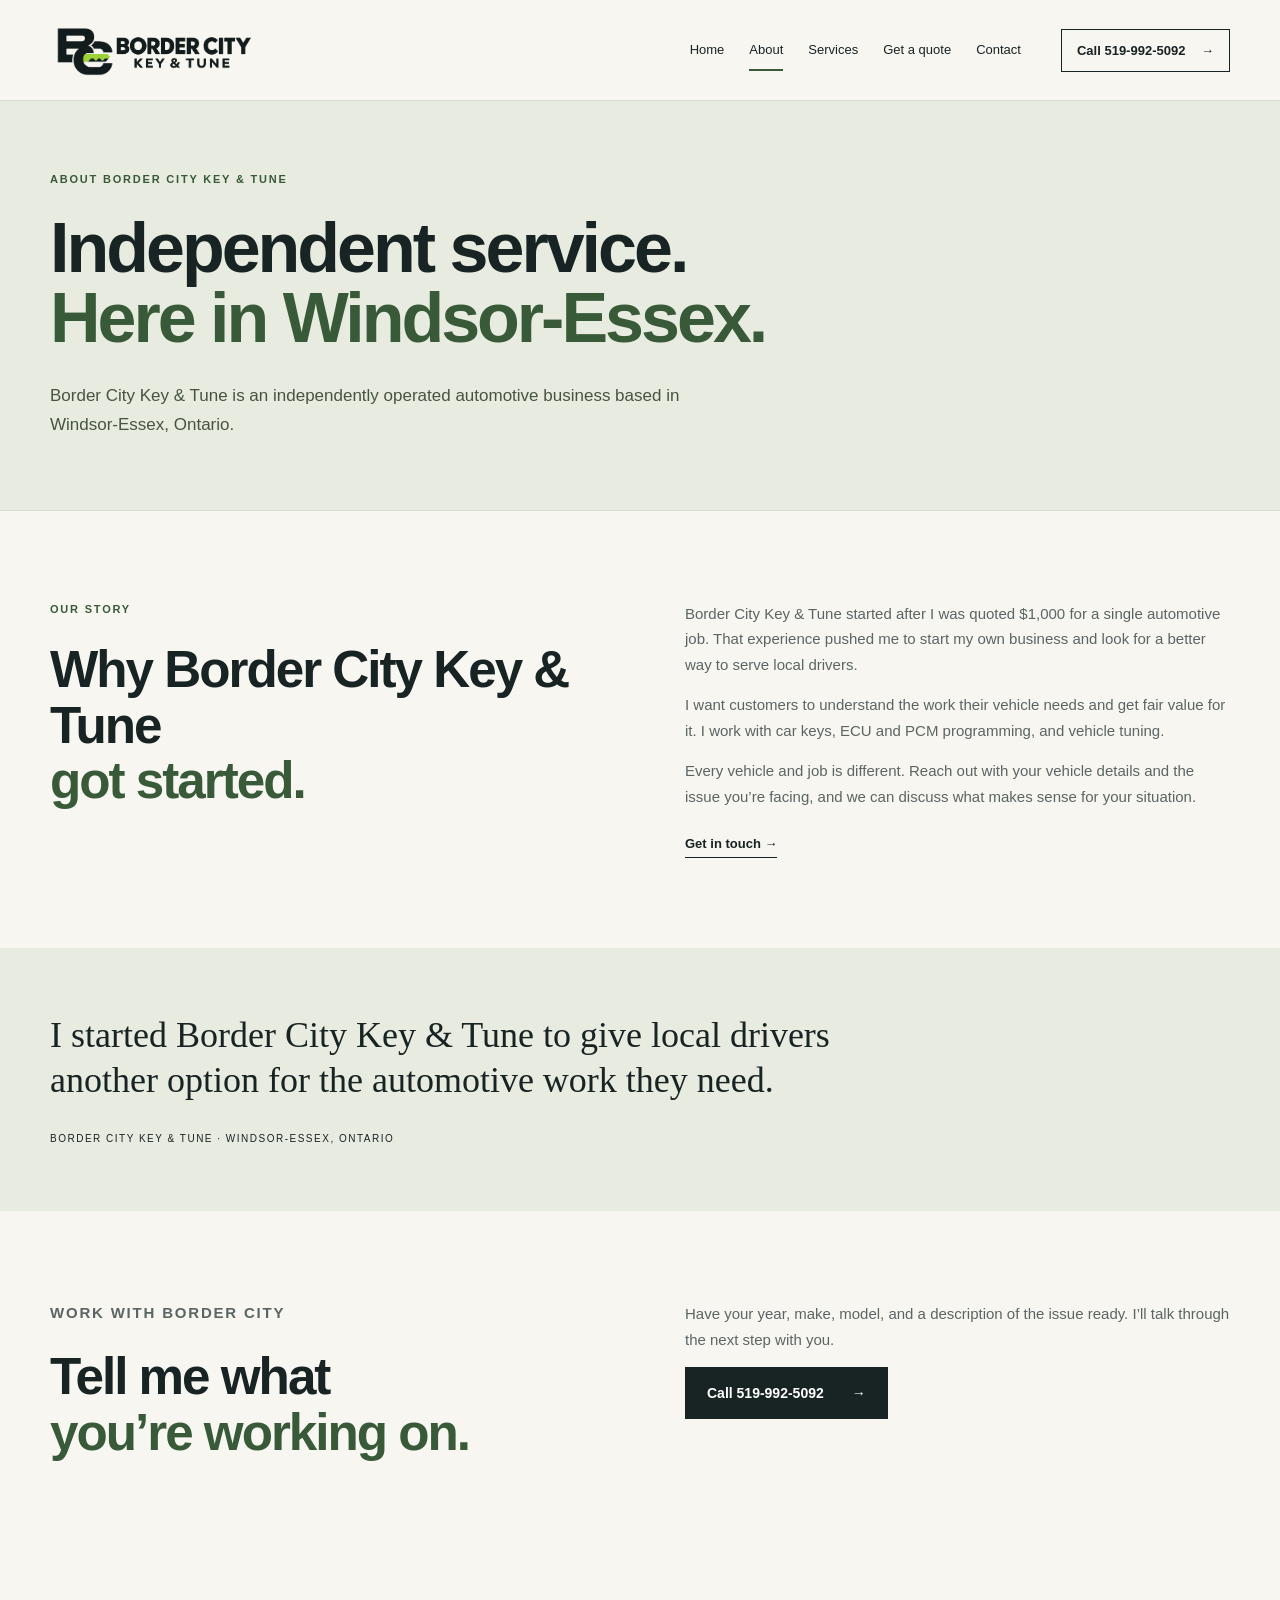
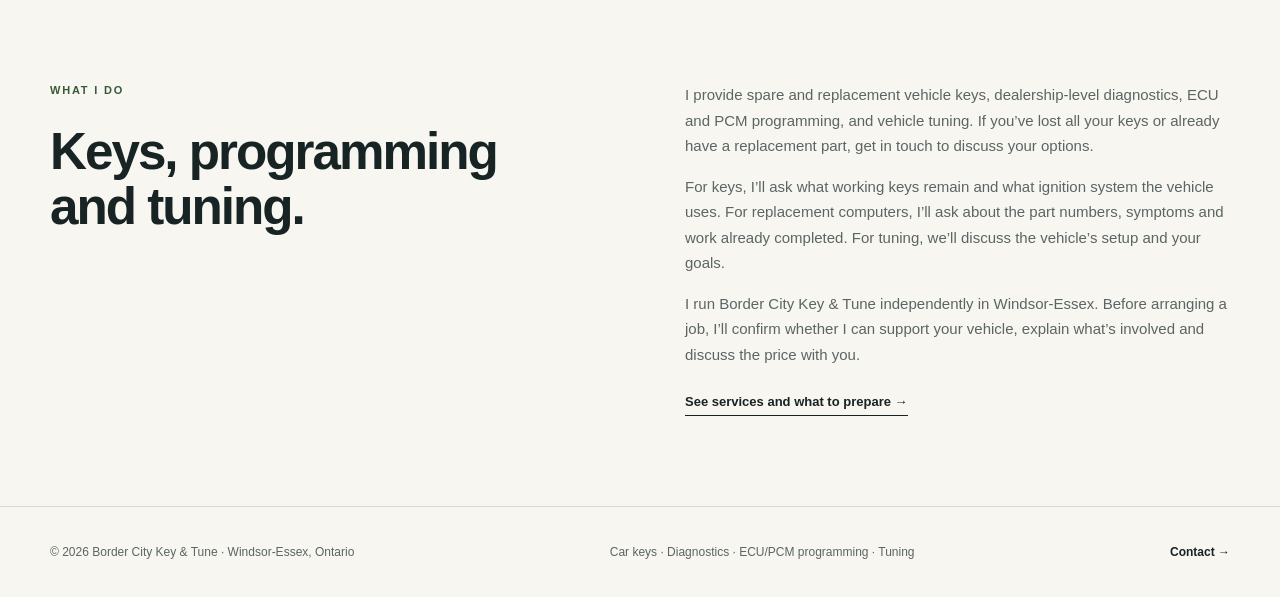
==== about.html @ acebe7ad "Add dealership-level diagnostic services and preparation guidance" ====
<!doctype html>
<html lang="en">
  <head>
    <meta charset="utf-8" />
    <meta name="viewport" content="width=device-width, initial-scale=1" />
    <meta name="theme-color" content="#101820" />
    <meta name="description" content="Meet Border City Key &amp; Tune, an independent automotive key, programming, and tuning business based in Windsor-Essex, Ontario." />
    <title>About Border City Key &amp; Tune | Windsor-Essex, Ontario</title>
    <link rel="icon" href="favicon.png" type="image/png" />
    <link rel="stylesheet" href="styles.css?v=brand-20261115" />
  </head>
  <body>
    <a class="skip-link" href="#top">Skip to content</a>
    <header class="site-header"><div class="container header-inner"><a class="brand" href="index.html" aria-label="Border City Key &amp; Tune home"><img class="brand-logo" src="assets/brand/logo-clean-v2.png" width="207" height="69" style="width:207px;max-width:100%;height:auto" alt=""></a><nav class="site-nav" aria-label="Main navigation"><a href="index.html">Home</a><a href="about.html" aria-current="page">About</a><a href="services.html">Services</a><a href="quote.html">Get a quote</a><a href="contact.html">Contact</a></nav><a class="header-call" href="tel:+15199925092">Call 519-992-5092 <span aria-hidden="true">→</span></a></div></header>
    <main id="top">
      <section class="inner-hero"><div class="container"><p class="eyebrow"><span class="eyebrow-line"></span> ABOUT BORDER CITY KEY & TUNE</p><h1>Independent service.<br /><em>Here in Windsor-Essex.</em></h1><p>Border City Key &amp; Tune is an independently operated automotive business based in Windsor-Essex, Ontario.</p></div></section>
      <section class="section about-section"><div class="container about-grid"><div><p class="eyebrow dark"><span class="eyebrow-line"></span> OUR STORY</p><h2>Why Border City Key &amp; Tune<br /><em>got started.</em></h2></div><div class="about-copy"><p>Border City Key &amp; Tune started after I was quoted $1,000 for a single automotive job. That experience pushed me to start my own business and look for a better way to serve local drivers.</p><p>I want customers to understand the work their vehicle needs and get fair value for it. I work with car keys, ECU and PCM programming, and vehicle tuning.</p><p>Every vehicle and job is different. Reach out with your vehicle details and the issue you’re facing, and we can discuss what makes sense for your situation.</p><a class="text-cta" href="contact.html">Get in touch <span aria-hidden="true">→</span></a></div></div></section>
      <section class="statement-section"><div class="container statement-inner"><span class="statement-mark">“</span><blockquote>I started Border City Key &amp; Tune to give local drivers another option for the automotive work they need.</blockquote><span class="statement-credit">BORDER CITY KEY & TUNE · WINDSOR-ESSEX, ONTARIO</span></div></section>
      <section class="section next-step"><div class="container next-step-inner"><div><p class="eyebrow dark"><span class="eyebrow-line"></span> WORK WITH BORDER CITY</p><h2>Tell me what<br /><em>you’re working on.</em></h2></div><div><p>Have your year, make, model, and a description of the issue ready. I’ll talk through the next step with you.</p><a class="button button-primary" href="tel:+15199925092">Call 519-992-5092 <span aria-hidden="true">→</span></a></div></div></section>
<section class="section"><div class="container about-grid"><div><p class="eyebrow dark">WHAT I DO</p><h2>Keys, programming<br>and tuning.</h2></div><div class="about-copy"><p>I provide spare and replacement vehicle keys, dealership-level diagnostics, ECU and PCM programming, and vehicle tuning. If you’ve lost all your keys or already have a replacement part, get in touch to discuss your options.</p><p>For keys, I’ll ask what working keys remain and what ignition system the vehicle uses. For replacement computers, I’ll ask about the part numbers, symptoms and work already completed. For tuning, we’ll discuss the vehicle’s setup and your goals.</p><p>I run Border City Key &amp; Tune independently in Windsor-Essex. Before arranging a job, I’ll confirm whether I can support your vehicle, explain what’s involved and discuss the price with you.</p><a class="text-cta" href="services.html">See services and what to prepare →</a></div></div></section>    </main>
    <footer class="site-footer"><div class="container footer-inner"><span>© <span id="year">2026</span> Border City Key &amp; Tune · Windsor-Essex, Ontario</span><span>Car keys · Diagnostics · ECU/PCM programming · Tuning</span><a href="contact.html">Contact →</a></div></footer>
    <script src="script.js" defer></script>
  </body>
</html>
---- styles.css ----
:root{--ink:#182324;--paper:#f7f6f1;--white:#fff;--muted:#5b6563;--line:#d7dbd2;--lime:#d0e59a;--green:#395a39;font-family:Arial,Helvetica,sans-serif;color:var(--ink);background:var(--paper);scroll-behavior:smooth}*{box-sizing:border-box}body{margin:0}a{color:inherit;text-decoration:none}button,input,select,textarea{font:inherit}button,a,input,select,textarea{touch-action:manipulation}a:focus-visible,button:focus-visible,input:focus-visible,select:focus-visible,textarea:focus-visible,summary:focus-visible{outline:3px solid #799453;outline-offset:4px}[hidden]{display:none!important}.container{width:min(1180px,calc(100% - 64px));margin-inline:auto}.skip-link{position:fixed;top:-80px;left:20px;z-index:100;background:var(--lime);padding:14px}.skip-link:focus{top:10px}.site-header{background:var(--paper);border-bottom:1px solid var(--line)}.header-inner{min-height:100px;display:flex;align-items:center;gap:40px}.brand{display:flex;align-items:center;flex:0 0 auto}.brand-logo{display:block;width:207px;height:auto}.site-nav{display:flex;gap:25px;margin-left:auto}.site-nav a{font-size:13px;padding:12px 0;border-bottom:2px solid transparent}.site-nav a:hover,.site-nav a[aria-current]{border-color:var(--green)}.header-call{font-size:13px;font-weight:bold;border:1px solid var(--ink);padding:13px 15px;white-space:nowrap}.header-call span{margin-left:12px}.header-call:hover{background:var(--lime)}.eyebrow{font-size:11px;font-weight:700;letter-spacing:1.8px;line-height:1.6;margin:0 0 24px;color:var(--green)}.eyebrow-line{display:none}h1,h2,h3,p{margin-top:0}h1,h2,h3{font-weight:600}h1{font-size:clamp(48px,6.6vw,88px);letter-spacing:-4px;line-height:1.01;margin-bottom:28px}h2{font-size:clamp(34px,4vw,52px);letter-spacing:-2px;line-height:1.08}h3{font-size:24px;letter-spacing:-.6px}p{line-height:1.7}em{font-style:normal;color:var(--green)}.home-intro{padding:76px 0 70px}.intro-grid{display:grid;grid-template-columns:1.35fr 1fr;gap:90px;align-items:center}.intro-copy h1 span{color:var(--green)}.intro-lede{font-size:19px;max-width:480px;color:#495451;line-height:1.6;margin-bottom:30px}.hero-actions{display:flex;align-items:center;gap:24px;flex-wrap:wrap}.button{min-height:52px;padding:16px 22px;display:inline-flex;align-items:center;justify-content:space-between;gap:28px;font-weight:700;font-size:14px;border:0;cursor:pointer;line-height:1.35}.button-primary{background:var(--ink);color:white}.button-primary:hover{background:#395a39}.button-outline{border:1px solid var(--ink)}.plain-link{font-weight:bold;font-size:15px;text-decoration:underline;text-underline-offset:5px}.intro-note{font-size:12px;color:var(--muted);margin:28px 0 0}.job-board{background:#e8ebdf;padding:27px 30px 24px;border-top:5px solid var(--ink)}.board-top{display:flex;justify-content:space-between;font-size:10px;font-weight:bold;letter-spacing:1px}.job-board h2{font-size:42px;margin:36px 0 25px}.job-board>a{display:flex;align-items:center;gap:17px;border-top:1px solid #bdc6b7;padding:22px 0}.job-board>a:hover strong{text-decoration:underline;text-underline-offset:4px}.job-board>a>span{font-size:11px;color:var(--muted)}.job-board strong{font-size:16px}.job-board small{display:block;color:#54604e;font-size:12px;margin-top:7px}.job-board b{margin-left:auto;font-weight:400}.board-bottom{border-top:1px solid #bdc6b7;padding-top:23px;font:11px/1.65 monospace;letter-spacing:1px;color:#53604c}.local-line{border-block:1px solid var(--line)}.local-line>.container{padding-block:23px;display:flex;justify-content:space-between;gap:20px;font-size:13px}.local-line span{color:var(--muted)}.section{padding:90px 0}.service-layout,.practical-grid{display:grid;grid-template-columns:.85fr 1.3fr;gap:95px}.section-note{color:var(--muted);max-width:320px;font-size:15px}.text-cta{display:inline-block;font-size:13px;font-weight:bold;border-bottom:1px solid currentColor;padding-bottom:6px;margin-top:12px}.service-rows article{display:flex;gap:27px;padding:27px 0;border-top:1px solid var(--line)}.service-rows article:last-child{border-bottom:1px solid var(--line)}.service-rows article>span{font:12px monospace;padding-top:5px;color:var(--muted)}.service-rows h3{margin-bottom:10px}.service-rows p{font-size:15px;color:var(--muted);margin:0;max-width:430px}.service-rows article>a{margin-left:auto;padding:0 10px;font-size:23px}.owner-note{background:#e8ebdf;padding:64px 0}.owner-grid{display:grid;grid-template-columns:.85fr 1.3fr;gap:95px}.owner-grid h2{font-family:Georgia,serif;font-weight:400;font-size:48px;letter-spacing:-1.5px}.owner-grid p:not(.eyebrow){max-width:550px;color:#475443}.faq details{border-top:1px solid var(--line);padding:22px 0}.faq details:last-child{border-bottom:1px solid var(--line)}.faq summary{cursor:pointer;font-size:16px;font-weight:600;line-height:1.5}.faq p{font-size:14px;color:var(--muted);margin:15px 0 0}.closing{background:var(--ink);color:white;padding:48px 0}.closing>.container{display:flex;gap:30px;align-items:center}.closing h2{margin-bottom:0}.closing .eyebrow{color:var(--lime);margin-bottom:12px}.closing .button{margin-left:auto;background:var(--lime);color:var(--ink)}.closing .plain-link{font-size:13px}.site-footer{border-top:1px solid var(--line)}.footer-inner{min-height:90px;display:flex;justify-content:space-between;align-items:center;gap:20px;color:var(--muted);font-size:12px}.footer-inner a{color:var(--ink);font-weight:600}
/* Interior pages share a quieter, single-column rhythm. */
.inner-hero{padding:70px 0;background:#e8ebdf;border-bottom:1px solid var(--line)}.inner-hero h1{font-size:clamp(44px,6vw,70px);letter-spacing:-3px}.inner-hero p:not(.eyebrow){max-width:650px;color:#475443;font-size:17px;margin-bottom:0}.section-heading{display:flex;justify-content:space-between;gap:60px;margin-bottom:35px;align-items:end}.section-heading p{max-width:430px;color:var(--muted)}.detail-list{border-top:1px solid var(--line)}.detail-list article{display:grid;grid-template-columns:1fr 1fr 1.6fr;gap:30px;border-bottom:1px solid var(--line);padding:35px 0}.detail-num{font:11px/1.6 monospace;color:var(--green)}.detail-list h3{margin:0}.detail-list p{color:var(--muted);font-size:15px;margin:0}.process{background:#e8ebdf}.process-inner,.contact-inner,.about-grid,.next-step-inner,.contact-page-grid{display:grid;grid-template-columns:1fr 1fr;gap:90px}.process-lede{max-width:360px;color:var(--muted)}.steps{list-style:none;padding:0;margin:0}.steps li{display:flex;gap:25px;padding:20px 0;border-bottom:1px solid #c6cfbe}.steps li:first-child{padding-top:0}.steps li>span{font:12px monospace;padding-top:5px}.steps h3{font-size:20px;margin-bottom:10px}.steps p,.about-copy p,.next-step p,.contact-page-grid p:not(.eyebrow){color:var(--muted);font-size:15px}.steps p{margin:0}.contact-card{border-top:4px solid var(--ink);padding:25px;background:white}.contact-card-label{display:block;font-size:10px;letter-spacing:1.5px;margin-bottom:20px}.contact-link{display:grid;grid-template-columns:1fr auto;gap:8px;padding:22px 0;border-top:1px solid var(--line);overflow-wrap:anywhere}.contact-link span{font-size:12px;color:var(--muted)}.contact-link strong{grid-row:2;font-size:clamp(17px,2.2vw,25px);font-weight:500}.contact-link b{grid-column:2;grid-row:1/3;align-self:center}.contact-location{padding:20px 0;border-top:1px solid var(--line)}.contact-location span,.contact-location strong{display:block;margin-bottom:8px}.contact-location span{font-size:12px;color:var(--muted)}.statement-section{padding:65px 0;background:#e8ebdf}.statement-mark{display:none}.statement-inner blockquote{font:36px/1.25 Georgia,serif;max-width:820px;margin:0 0 25px}.statement-credit{font-size:10px;letter-spacing:1.5px}
/* Quote workspace */
.quote-heading{padding:60px 0 42px}.quote-heading h1{font-size:64px;letter-spacing:-3px}.quote-heading p:not(.eyebrow){max-width:610px;color:var(--muted)}.quote-section{padding:0 0 90px}.quote-layout{display:grid;grid-template-columns:1.25fr 1fr;gap:85px;align-items:start}.form-kicker{display:block;font:700 11px/1.6 monospace;letter-spacing:1.3px;margin:28px 0 20px;color:var(--green)}form>.form-kicker:first-child{margin-top:0}label{display:block;font-size:13px;font-weight:600;margin-bottom:20px}.field-grid{display:grid;grid-template-columns:1fr 1fr;gap:0 18px}.wide{grid-column:1/-1}input,select,textarea{display:block;width:100%;margin-top:9px;padding:14px 12px;border:1px solid #aab4a6;border-radius:0;background:white;color:var(--ink);font-weight:400;font-size:16px;min-height:49px}textarea{resize:vertical}.optional{font-weight:400;color:var(--muted);margin-left:8px}.form-note,.small-note{font-size:12px;line-height:1.7;color:var(--muted)}.form-note{margin:0 0 23px}.quote-sidebar{position:sticky;top:30px}.quote-result{padding:30px;background:#e8ebdf;border-top:4px solid var(--ink)}.quote-result>.form-kicker{margin-top:0}.quote-result h2{font-size:35px;margin-bottom:20px;letter-spacing:-1px}.quote-result p,.quote-result li{font-size:14px;color:#475443;line-height:1.7}.quote-result ul{padding-left:20px;margin:22px 0}.quote-result .small-note{font-size:12px;border-top:1px solid #bdc6b7;padding-top:20px;margin-bottom:0}.quote-help{padding:25px 0}.quote-help strong,.quote-help a{display:block;font-size:14px;margin-bottom:12px}.quote-help a{text-decoration:underline;text-underline-offset:4px}.quote-help p{font-size:13px;color:var(--muted)}.quote-summary{margin:20px 0;font-size:13px}.quote-summary>div{display:grid;grid-template-columns:85px 1fr;border-top:1px solid #bdc6b7;gap:15px;padding:11px 0}.quote-summary dt{color:var(--muted)}.quote-summary dd{margin:0;overflow-wrap:anywhere;white-space:pre-wrap}.quote-result .button{width:100%;margin-top:12px}.secondary-action{display:inline-flex;border:1px solid #71816c;background:transparent;color:var(--ink)}.copy-status{font-size:12px;margin:14px 0 0}.estimate-amount{font-size:36px!important;color:var(--ink)!important;font-weight:bold;letter-spacing:-1px;margin-bottom:8px}.quote-result .stale-note{color:#704c18;background:#fff8df;padding:12px}.price-lines{font-size:13px}.price-lines p{display:flex;justify-content:space-between;gap:15px;margin-bottom:7px}.form-status{color:#704c18}
@media(min-width:1400px){.home-intro{padding-block:95px}.intro-grid{gap:130px}}@media(max-width:1000px){.header-inner{gap:20px}.site-nav{gap:15px}.header-call{font-size:12px}.intro-grid{gap:40px}.service-layout,.practical-grid,.owner-grid,.quote-layout{gap:45px}.closing>.container{flex-wrap:wrap}.closing .plain-link{display:none}}@media(max-width:760px){.container{width:calc(100% - 36px)}.header-inner{min-height:92px;flex-wrap:wrap;gap:10px;padding:17px 0 10px}.brand-logo{width:180px}.header-call{margin-left:auto;font-size:11px;padding:10px}.header-call span{display:none}.site-nav{width:100%;order:3;margin:4px 0 0;justify-content:space-between;gap:12px;overflow-x:auto}.site-nav a{font-size:12px;white-space:nowrap;padding:8px 0}.home-intro{padding:44px 0}.intro-grid{grid-template-columns:1fr;gap:38px}h1{font-size:58px;letter-spacing:-2.8px}.intro-lede{font-size:17px}.eyebrow{font-size:10px}.job-board{padding:23px}.job-board h2{font-size:32px;margin:25px 0 20px}.job-board h2 br{display:none}.job-board a{padding-block:19px}.board-bottom{font-size:10px}.local-line>.container{display:block}.local-line span{display:block;margin-top:8px;font-size:12px}.section{padding:58px 0}.service-layout,.practical-grid,.owner-grid,.quote-layout,.process-inner,.contact-inner,.about-grid,.next-step-inner,.contact-page-grid{grid-template-columns:1fr;gap:30px}h2{font-size:37px;letter-spacing:-1.7px}.section-note{max-width:100%}.service-rows article{gap:18px}.service-rows h3{font-size:23px}.service-rows p{font-size:14px}.owner-note{padding:45px 0}.owner-grid{gap:8px}.owner-grid h2{font-size:37px}.closing>.container{display:block}.closing .button{margin-top:25px}.footer-inner{min-height:120px;flex-wrap:wrap;justify-content:start;gap:15px;padding-block:25px}.footer-inner>span:first-child{width:100%}.inner-hero{padding:45px 0}.inner-hero h1{font-size:46px;letter-spacing:-2px}.section-heading{display:block}.detail-list article{grid-template-columns:1fr;gap:14px;padding:28px 0}.statement-inner blockquote{font-size:29px}.quote-heading{padding-top:40px}.quote-heading h1{font-size:49px;letter-spacing:-2px}.quote-sidebar{position:static}.quote-result{padding:24px}.quote-section{padding-bottom:50px}.hero-actions{gap:20px}.contact-link strong{font-size:20px}}@media(max-width:380px){.header-call{font-size:10px;padding:9px}.brand-logo{width:168px}h1{font-size:51px}.field-grid{grid-template-columns:1fr}.wide{grid-column:auto}}
@media(prefers-reduced-motion:reduce){:root{scroll-behavior:auto}}
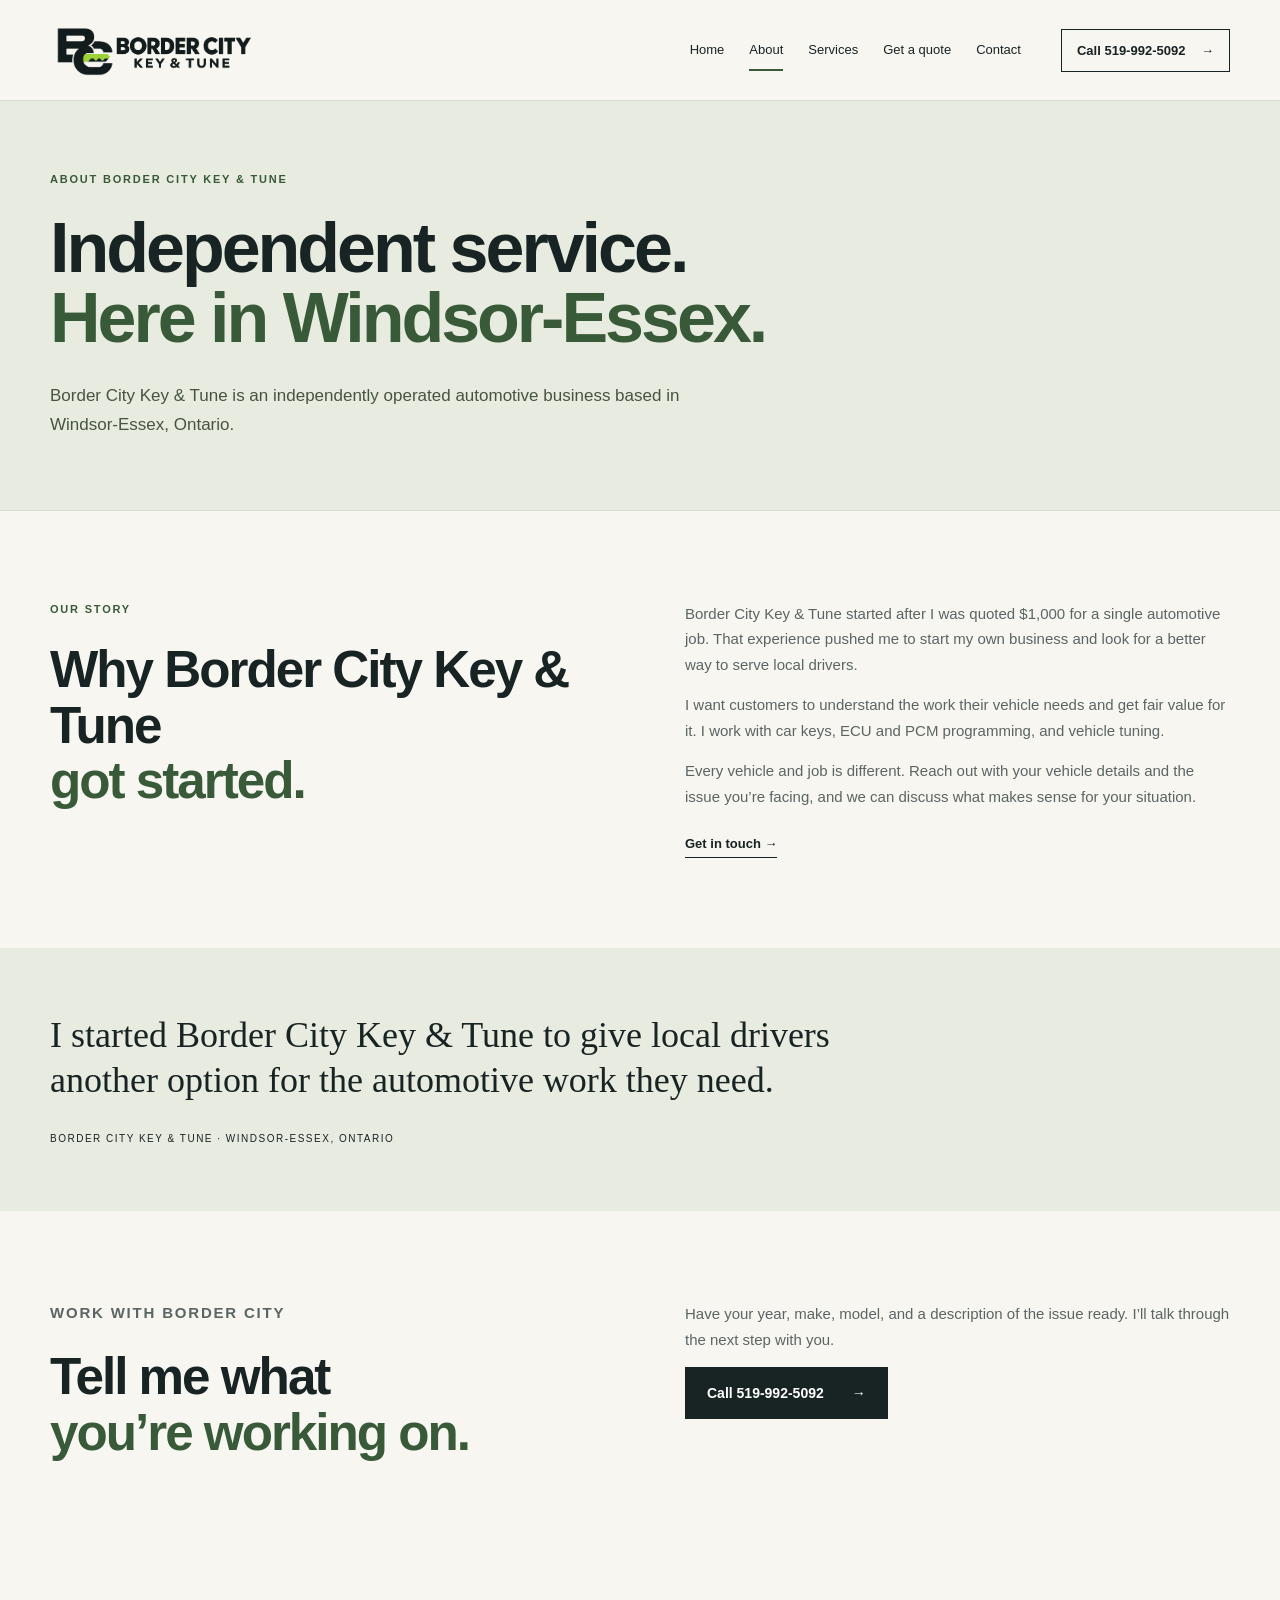
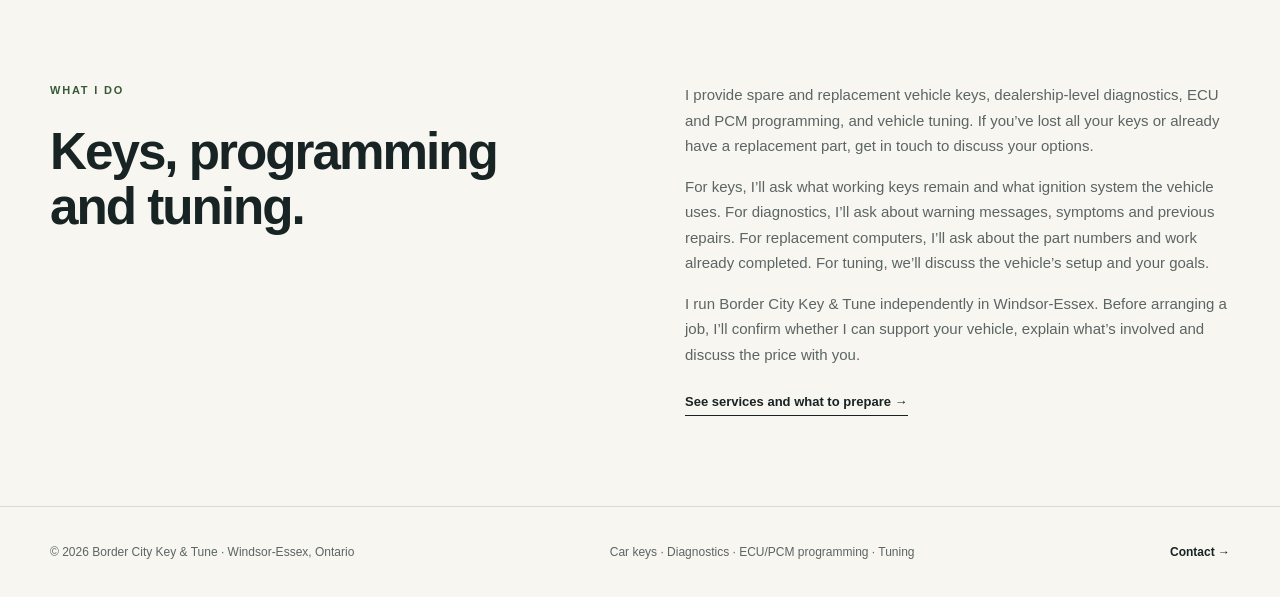
==== commit 3a86ff1d: "Promote diagnostics as a core service and support diagnostic quote requests" ====
--- a/about.html
+++ b/about.html
@@ -17,9 +17,9 @@
       <section class="section about-section"><div class="container about-grid"><div><p class="eyebrow dark"><span class="eyebrow-line"></span> OUR STORY</p><h2>Why Border City Key &amp; Tune<br /><em>got started.</em></h2></div><div class="about-copy"><p>Border City Key &amp; Tune started after I was quoted $1,000 for a single automotive job. That experience pushed me to start my own business and look for a better way to serve local drivers.</p><p>I want customers to understand the work their vehicle needs and get fair value for it. I work with car keys, ECU and PCM programming, and vehicle tuning.</p><p>Every vehicle and job is different. Reach out with your vehicle details and the issue you’re facing, and we can discuss what makes sense for your situation.</p><a class="text-cta" href="contact.html">Get in touch <span aria-hidden="true">→</span></a></div></div></section>
       <section class="statement-section"><div class="container statement-inner"><span class="statement-mark">“</span><blockquote>I started Border City Key &amp; Tune to give local drivers another option for the automotive work they need.</blockquote><span class="statement-credit">BORDER CITY KEY & TUNE · WINDSOR-ESSEX, ONTARIO</span></div></section>
       <section class="section next-step"><div class="container next-step-inner"><div><p class="eyebrow dark"><span class="eyebrow-line"></span> WORK WITH BORDER CITY</p><h2>Tell me what<br /><em>you’re working on.</em></h2></div><div><p>Have your year, make, model, and a description of the issue ready. I’ll talk through the next step with you.</p><a class="button button-primary" href="tel:+15199925092">Call 519-992-5092 <span aria-hidden="true">→</span></a></div></div></section>
-<section class="section"><div class="container about-grid"><div><p class="eyebrow dark">WHAT I DO</p><h2>Keys, programming<br>and tuning.</h2></div><div class="about-copy"><p>I provide spare and replacement vehicle keys, dealership-level diagnostics, ECU and PCM programming, and vehicle tuning. If you’ve lost all your keys or already have a replacement part, get in touch to discuss your options.</p><p>For keys, I’ll ask what working keys remain and what ignition system the vehicle uses. For replacement computers, I’ll ask about the part numbers, symptoms and work already completed. For tuning, we’ll discuss the vehicle’s setup and your goals.</p><p>I run Border City Key &amp; Tune independently in Windsor-Essex. Before arranging a job, I’ll confirm whether I can support your vehicle, explain what’s involved and discuss the price with you.</p><a class="text-cta" href="services.html">See services and what to prepare →</a></div></div></section>    </main>
+<section class="section"><div class="container about-grid"><div><p class="eyebrow dark">WHAT I DO</p><h2>Keys, programming<br>and tuning.</h2></div><div class="about-copy"><p>I provide spare and replacement vehicle keys, dealership-level diagnostics, ECU and PCM programming, and vehicle tuning. If you’ve lost all your keys or already have a replacement part, get in touch to discuss your options.</p><p>For keys, I’ll ask what working keys remain and what ignition system the vehicle uses. For diagnostics, I’ll ask about warning messages, symptoms and previous repairs. For replacement computers, I’ll ask about the part numbers and work already completed. For tuning, we’ll discuss the vehicle’s setup and your goals.</p><p>I run Border City Key &amp; Tune independently in Windsor-Essex. Before arranging a job, I’ll confirm whether I can support your vehicle, explain what’s involved and discuss the price with you.</p><a class="text-cta" href="services.html">See services and what to prepare →</a></div></div></section>    </main>
     <footer class="site-footer"><div class="container footer-inner"><span>© <span id="year">2026</span> Border City Key &amp; Tune · Windsor-Essex, Ontario</span><span>Car keys · Diagnostics · ECU/PCM programming · Tuning</span><a href="contact.html">Contact →</a></div></footer>
-    <script src="script.js" defer></script>
+    <script src="script.js?v=diagnostics-1" defer></script>
   </body>
 </html>
 
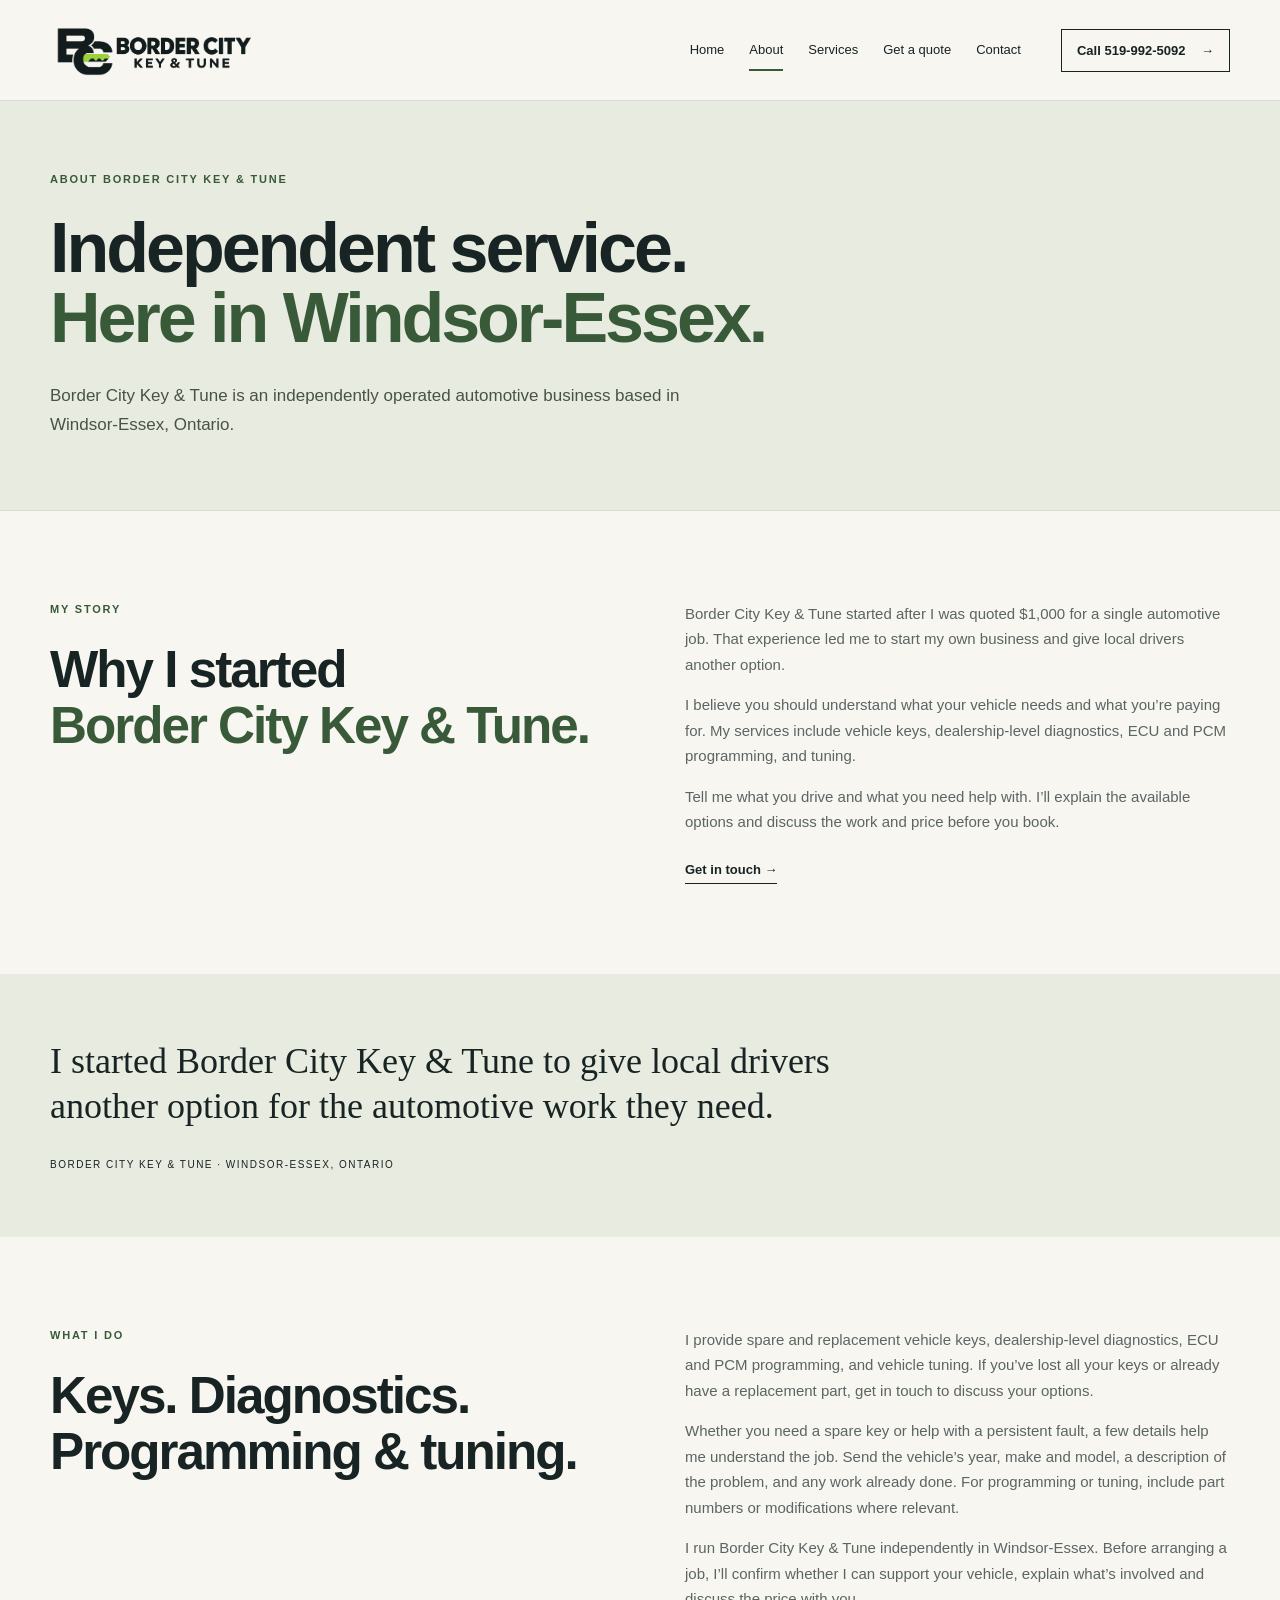
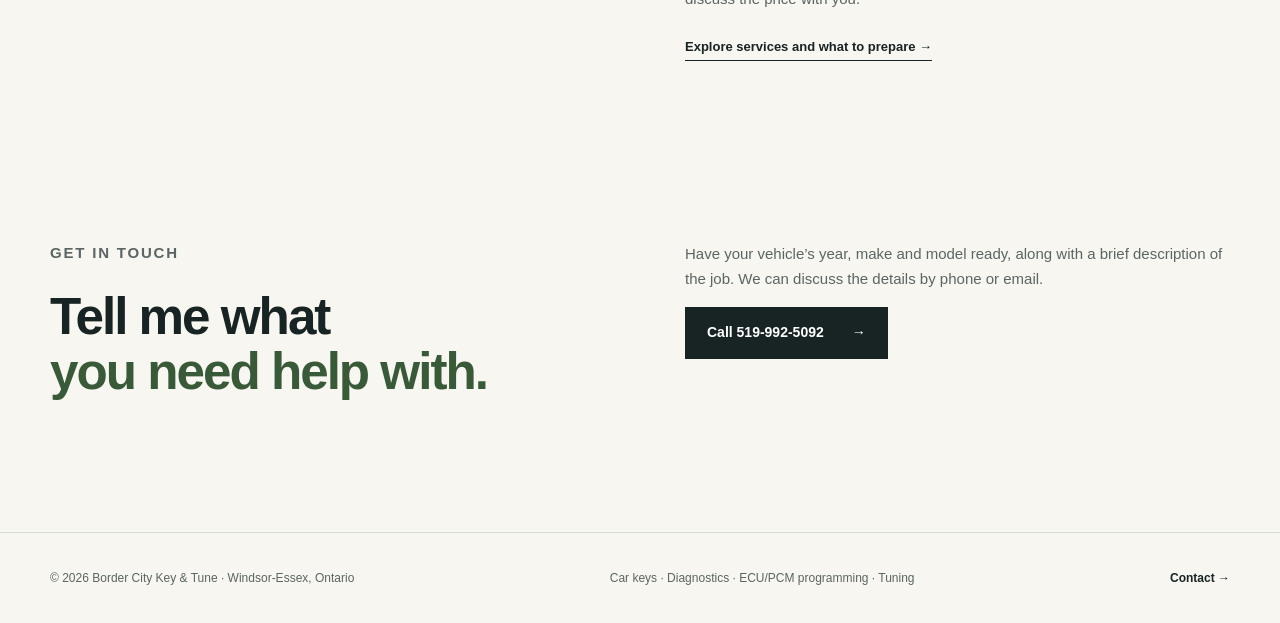
==== commit 9ecf7f85: "Refine site copy and simplify service and booking guidance" ====
--- a/about.html
+++ b/about.html
@@ -4,7 +4,7 @@
     <meta charset="utf-8" />
     <meta name="viewport" content="width=device-width, initial-scale=1" />
     <meta name="theme-color" content="#101820" />
-    <meta name="description" content="Meet Border City Key &amp; Tune, an independent automotive key, programming, and tuning business based in Windsor-Essex, Ontario." />
+    <meta name="description" content="Meet Border City Key &amp; Tune, an independent vehicle key, diagnostics, programming and tuning business in Windsor-Essex, Ontario." />
     <title>About Border City Key &amp; Tune | Windsor-Essex, Ontario</title>
     <link rel="icon" href="favicon.png" type="image/png" />
     <link rel="stylesheet" href="styles.css?v=brand-20261115" />
@@ -14,12 +14,13 @@
     <header class="site-header"><div class="container header-inner"><a class="brand" href="index.html" aria-label="Border City Key &amp; Tune home"><img class="brand-logo" src="assets/brand/logo-clean-v2.png" width="207" height="69" style="width:207px;max-width:100%;height:auto" alt=""></a><nav class="site-nav" aria-label="Main navigation"><a href="index.html">Home</a><a href="about.html" aria-current="page">About</a><a href="services.html">Services</a><a href="quote.html">Get a quote</a><a href="contact.html">Contact</a></nav><a class="header-call" href="tel:+15199925092">Call 519-992-5092 <span aria-hidden="true">→</span></a></div></header>
     <main id="top">
       <section class="inner-hero"><div class="container"><p class="eyebrow"><span class="eyebrow-line"></span> ABOUT BORDER CITY KEY & TUNE</p><h1>Independent service.<br /><em>Here in Windsor-Essex.</em></h1><p>Border City Key &amp; Tune is an independently operated automotive business based in Windsor-Essex, Ontario.</p></div></section>
-      <section class="section about-section"><div class="container about-grid"><div><p class="eyebrow dark"><span class="eyebrow-line"></span> OUR STORY</p><h2>Why Border City Key &amp; Tune<br /><em>got started.</em></h2></div><div class="about-copy"><p>Border City Key &amp; Tune started after I was quoted $1,000 for a single automotive job. That experience pushed me to start my own business and look for a better way to serve local drivers.</p><p>I want customers to understand the work their vehicle needs and get fair value for it. I work with car keys, ECU and PCM programming, and vehicle tuning.</p><p>Every vehicle and job is different. Reach out with your vehicle details and the issue you’re facing, and we can discuss what makes sense for your situation.</p><a class="text-cta" href="contact.html">Get in touch <span aria-hidden="true">→</span></a></div></div></section>
+      <section class="section about-section"><div class="container about-grid"><div><p class="eyebrow dark"><span class="eyebrow-line"></span> MY STORY</p><h2>Why I started<br /><em>Border City Key &amp; Tune.</em></h2></div><div class="about-copy"><p>Border City Key &amp; Tune started after I was quoted $1,000 for a single automotive job. That experience led me to start my own business and give local drivers another option.</p><p>I believe you should understand what your vehicle needs and what you’re paying for. My services include vehicle keys, dealership-level diagnostics, ECU and PCM programming, and tuning.</p><p>Tell me what you drive and what you need help with. I’ll explain the available options and discuss the work and price before you book.</p><a class="text-cta" href="contact.html">Get in touch <span aria-hidden="true">→</span></a></div></div></section>
       <section class="statement-section"><div class="container statement-inner"><span class="statement-mark">“</span><blockquote>I started Border City Key &amp; Tune to give local drivers another option for the automotive work they need.</blockquote><span class="statement-credit">BORDER CITY KEY & TUNE · WINDSOR-ESSEX, ONTARIO</span></div></section>
-      <section class="section next-step"><div class="container next-step-inner"><div><p class="eyebrow dark"><span class="eyebrow-line"></span> WORK WITH BORDER CITY</p><h2>Tell me what<br /><em>you’re working on.</em></h2></div><div><p>Have your year, make, model, and a description of the issue ready. I’ll talk through the next step with you.</p><a class="button button-primary" href="tel:+15199925092">Call 519-992-5092 <span aria-hidden="true">→</span></a></div></div></section>
-<section class="section"><div class="container about-grid"><div><p class="eyebrow dark">WHAT I DO</p><h2>Keys, programming<br>and tuning.</h2></div><div class="about-copy"><p>I provide spare and replacement vehicle keys, dealership-level diagnostics, ECU and PCM programming, and vehicle tuning. If you’ve lost all your keys or already have a replacement part, get in touch to discuss your options.</p><p>For keys, I’ll ask what working keys remain and what ignition system the vehicle uses. For diagnostics, I’ll ask about warning messages, symptoms and previous repairs. For replacement computers, I’ll ask about the part numbers and work already completed. For tuning, we’ll discuss the vehicle’s setup and your goals.</p><p>I run Border City Key &amp; Tune independently in Windsor-Essex. Before arranging a job, I’ll confirm whether I can support your vehicle, explain what’s involved and discuss the price with you.</p><a class="text-cta" href="services.html">See services and what to prepare →</a></div></div></section>    </main>
+      
+<section class="section"><div class="container about-grid"><div><p class="eyebrow dark">WHAT I DO</p><h2>Keys. Diagnostics.<br>Programming &amp; tuning.</h2></div><div class="about-copy"><p>I provide spare and replacement vehicle keys, dealership-level diagnostics, ECU and PCM programming, and vehicle tuning. If you’ve lost all your keys or already have a replacement part, get in touch to discuss your options.</p><p>Whether you need a spare key or help with a persistent fault, a few details help me understand the job. Send the vehicle’s year, make and model, a description of the problem, and any work already done. For programming or tuning, include part numbers or modifications where relevant.</p><p>I run Border City Key &amp; Tune independently in Windsor-Essex. Before arranging a job, I’ll confirm whether I can support your vehicle, explain what’s involved and discuss the price with you.</p><a class="text-cta" href="services.html">Explore services and what to prepare →</a></div></div></section><section class="section next-step"><div class="container next-step-inner"><div><p class="eyebrow dark"><span class="eyebrow-line"></span> GET IN TOUCH</p><h2>Tell me what<br /><em>you need help with.</em></h2></div><div><p>Have your vehicle’s year, make and model ready, along with a brief description of the job. We can discuss the details by phone or email.</p><a class="button button-primary" href="tel:+15199925092">Call 519-992-5092 <span aria-hidden="true">→</span></a></div></div></section>
+    </main>
     <footer class="site-footer"><div class="container footer-inner"><span>© <span id="year">2026</span> Border City Key &amp; Tune · Windsor-Essex, Ontario</span><span>Car keys · Diagnostics · ECU/PCM programming · Tuning</span><a href="contact.html">Contact →</a></div></footer>
-    <script src="script.js?v=diagnostics-1" defer></script>
+    <script src="script.js?v=copy-20261115-2" defer></script>
   </body>
 </html>
 
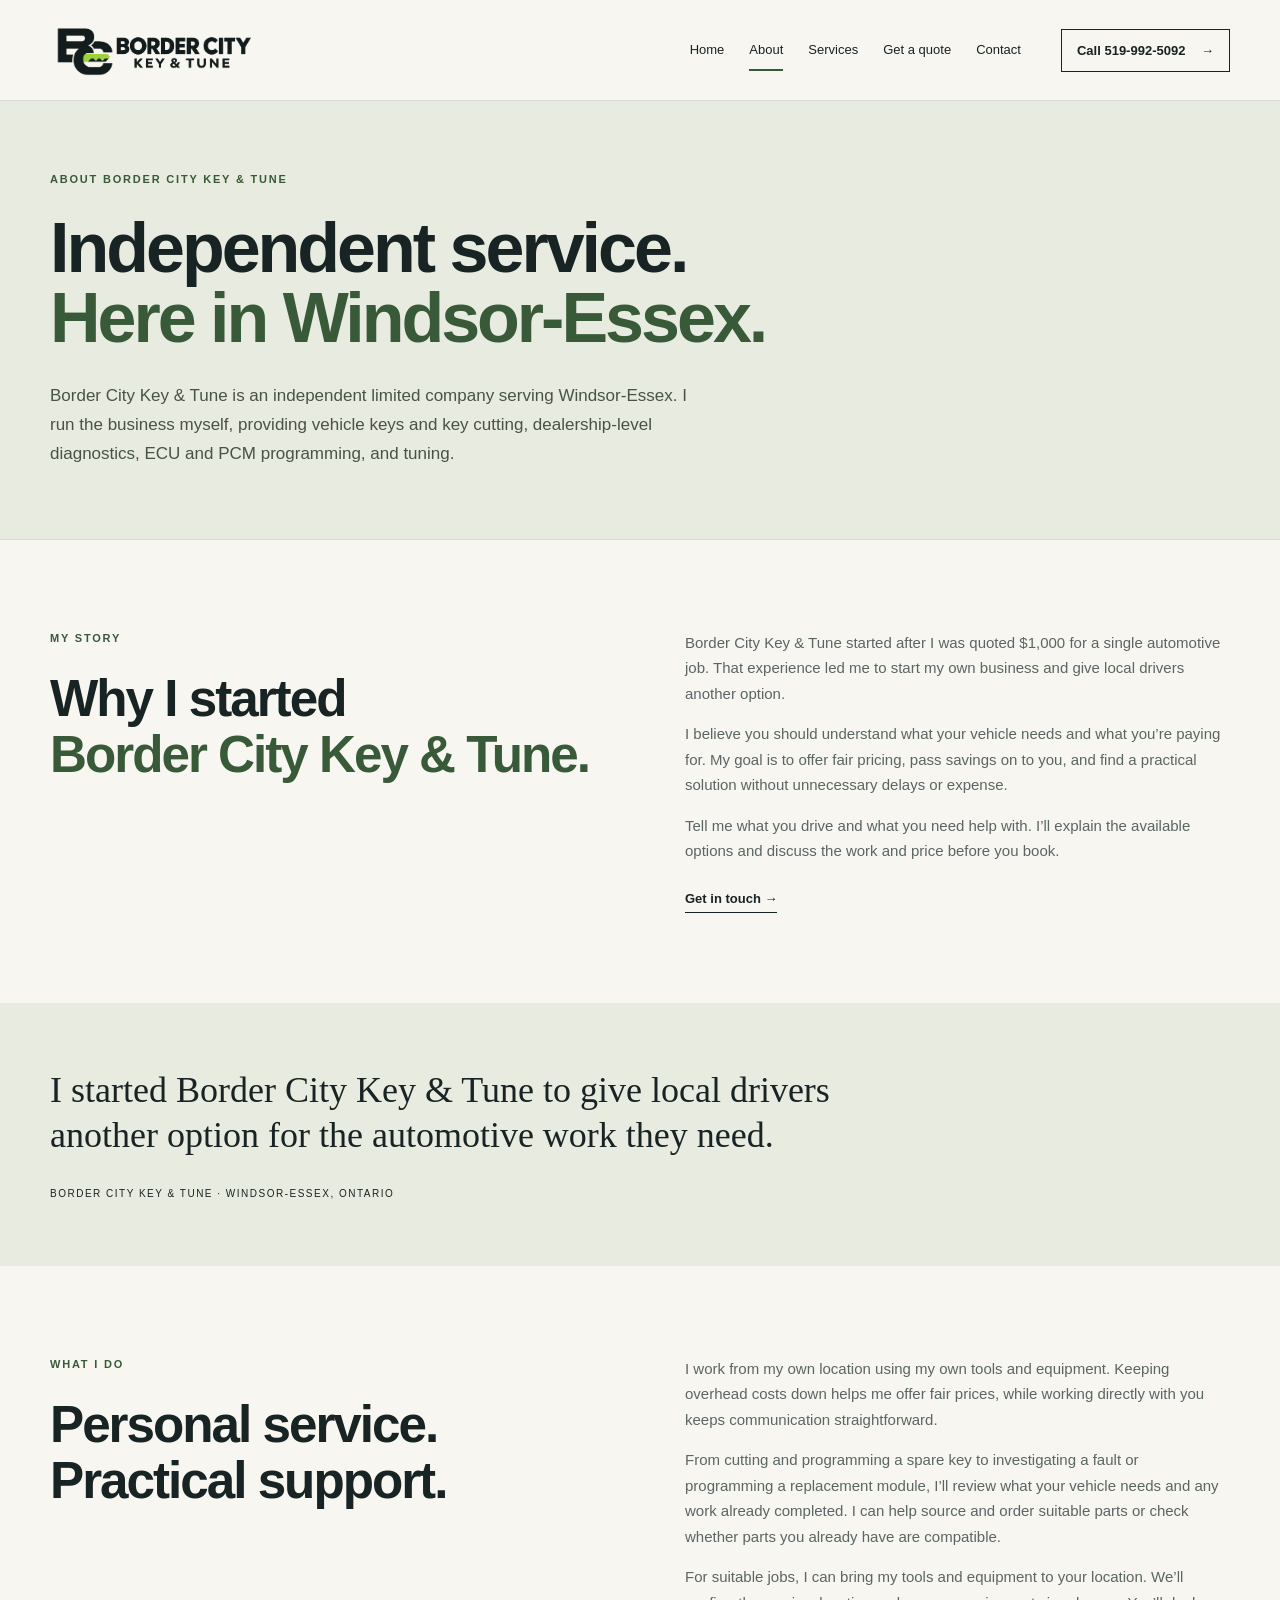
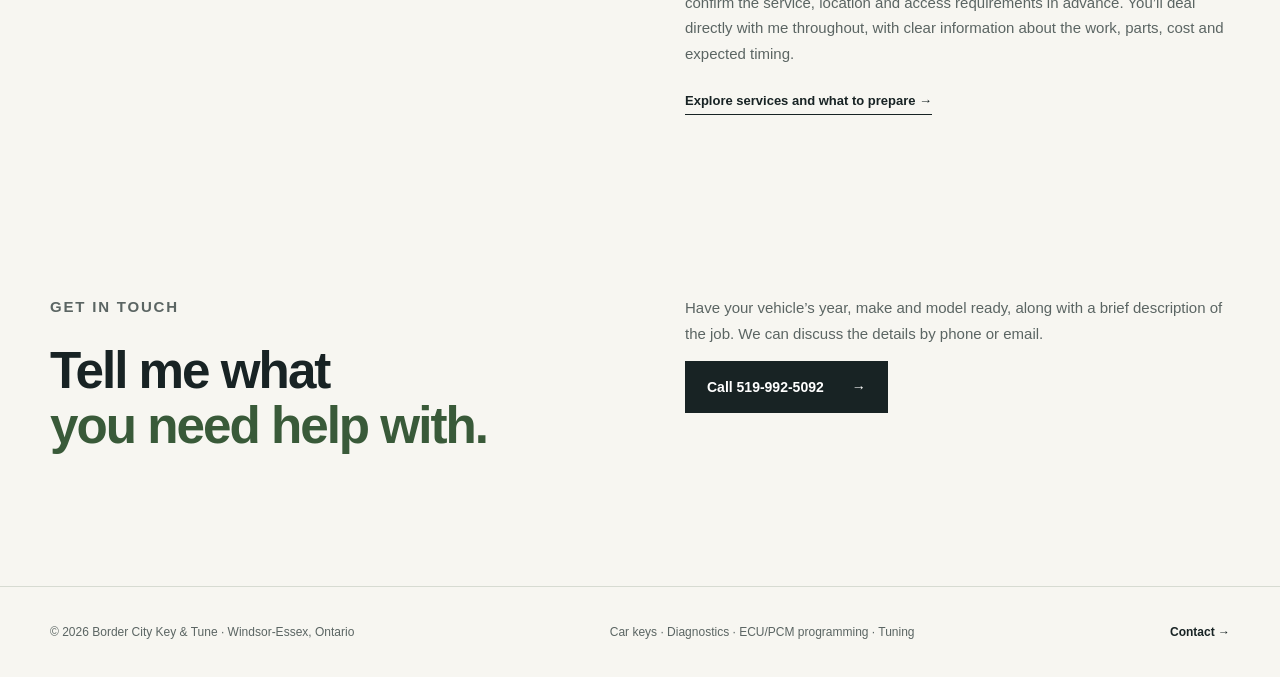
==== commit 05381df5: "Describe owner-operated service, key cutting, parts support and on-site appointments" ====
--- a/about.html
+++ b/about.html
@@ -4,7 +4,7 @@
     <meta charset="utf-8" />
     <meta name="viewport" content="width=device-width, initial-scale=1" />
     <meta name="theme-color" content="#101820" />
-    <meta name="description" content="Meet Border City Key &amp; Tune, an independent vehicle key, diagnostics, programming and tuning business in Windsor-Essex, Ontario." />
+    <meta name="description" content="Meet Border City Key &amp; Tune: a one-person limited company offering key cutting, diagnostics, programming and tuning in Windsor-Essex." />
     <title>About Border City Key &amp; Tune | Windsor-Essex, Ontario</title>
     <link rel="icon" href="favicon.png" type="image/png" />
     <link rel="stylesheet" href="styles.css?v=brand-20261115" />
@@ -13,11 +13,11 @@
     <a class="skip-link" href="#top">Skip to content</a>
     <header class="site-header"><div class="container header-inner"><a class="brand" href="index.html" aria-label="Border City Key &amp; Tune home"><img class="brand-logo" src="assets/brand/logo-clean-v2.png" width="207" height="69" style="width:207px;max-width:100%;height:auto" alt=""></a><nav class="site-nav" aria-label="Main navigation"><a href="index.html">Home</a><a href="about.html" aria-current="page">About</a><a href="services.html">Services</a><a href="quote.html">Get a quote</a><a href="contact.html">Contact</a></nav><a class="header-call" href="tel:+15199925092">Call 519-992-5092 <span aria-hidden="true">→</span></a></div></header>
     <main id="top">
-      <section class="inner-hero"><div class="container"><p class="eyebrow"><span class="eyebrow-line"></span> ABOUT BORDER CITY KEY & TUNE</p><h1>Independent service.<br /><em>Here in Windsor-Essex.</em></h1><p>Border City Key &amp; Tune is an independently operated automotive business based in Windsor-Essex, Ontario.</p></div></section>
-      <section class="section about-section"><div class="container about-grid"><div><p class="eyebrow dark"><span class="eyebrow-line"></span> MY STORY</p><h2>Why I started<br /><em>Border City Key &amp; Tune.</em></h2></div><div class="about-copy"><p>Border City Key &amp; Tune started after I was quoted $1,000 for a single automotive job. That experience led me to start my own business and give local drivers another option.</p><p>I believe you should understand what your vehicle needs and what you’re paying for. My services include vehicle keys, dealership-level diagnostics, ECU and PCM programming, and tuning.</p><p>Tell me what you drive and what you need help with. I’ll explain the available options and discuss the work and price before you book.</p><a class="text-cta" href="contact.html">Get in touch <span aria-hidden="true">→</span></a></div></div></section>
+      <section class="inner-hero"><div class="container"><p class="eyebrow"><span class="eyebrow-line"></span> ABOUT BORDER CITY KEY & TUNE</p><h1>Independent service.<br /><em>Here in Windsor-Essex.</em></h1><p>Border City Key &amp; Tune is an independent limited company serving Windsor-Essex. I run the business myself, providing vehicle keys and key cutting, dealership-level diagnostics, ECU and PCM programming, and tuning.</p></div></section>
+      <section class="section about-section"><div class="container about-grid"><div><p class="eyebrow dark"><span class="eyebrow-line"></span> MY STORY</p><h2>Why I started<br /><em>Border City Key &amp; Tune.</em></h2></div><div class="about-copy"><p>Border City Key &amp; Tune started after I was quoted $1,000 for a single automotive job. That experience led me to start my own business and give local drivers another option.</p><p>I believe you should understand what your vehicle needs and what you’re paying for. My goal is to offer fair pricing, pass savings on to you, and find a practical solution without unnecessary delays or expense.</p><p>Tell me what you drive and what you need help with. I’ll explain the available options and discuss the work and price before you book.</p><a class="text-cta" href="contact.html">Get in touch <span aria-hidden="true">→</span></a></div></div></section>
       <section class="statement-section"><div class="container statement-inner"><span class="statement-mark">“</span><blockquote>I started Border City Key &amp; Tune to give local drivers another option for the automotive work they need.</blockquote><span class="statement-credit">BORDER CITY KEY & TUNE · WINDSOR-ESSEX, ONTARIO</span></div></section>
       
-<section class="section"><div class="container about-grid"><div><p class="eyebrow dark">WHAT I DO</p><h2>Keys. Diagnostics.<br>Programming &amp; tuning.</h2></div><div class="about-copy"><p>I provide spare and replacement vehicle keys, dealership-level diagnostics, ECU and PCM programming, and vehicle tuning. If you’ve lost all your keys or already have a replacement part, get in touch to discuss your options.</p><p>Whether you need a spare key or help with a persistent fault, a few details help me understand the job. Send the vehicle’s year, make and model, a description of the problem, and any work already done. For programming or tuning, include part numbers or modifications where relevant.</p><p>I run Border City Key &amp; Tune independently in Windsor-Essex. Before arranging a job, I’ll confirm whether I can support your vehicle, explain what’s involved and discuss the price with you.</p><a class="text-cta" href="services.html">Explore services and what to prepare →</a></div></div></section><section class="section next-step"><div class="container next-step-inner"><div><p class="eyebrow dark"><span class="eyebrow-line"></span> GET IN TOUCH</p><h2>Tell me what<br /><em>you need help with.</em></h2></div><div><p>Have your vehicle’s year, make and model ready, along with a brief description of the job. We can discuss the details by phone or email.</p><a class="button button-primary" href="tel:+15199925092">Call 519-992-5092 <span aria-hidden="true">→</span></a></div></div></section>
+<section class="section"><div class="container about-grid"><div><p class="eyebrow dark">WHAT I DO</p><h2>Personal service.<br>Practical support.</h2></div><div class="about-copy"><p>I work from my own location using my own tools and equipment. Keeping overhead costs down helps me offer fair prices, while working directly with you keeps communication straightforward.</p><p>From cutting and programming a spare key to investigating a fault or programming a replacement module, I’ll review what your vehicle needs and any work already completed. I can help source and order suitable parts or check whether parts you already have are compatible.</p><p>For suitable jobs, I can bring my tools and equipment to your location. We’ll confirm the service, location and access requirements in advance. You’ll deal directly with me throughout, with clear information about the work, parts, cost and expected timing.</p><a class="text-cta" href="services.html">Explore services and what to prepare →</a></div></div></section><section class="section next-step"><div class="container next-step-inner"><div><p class="eyebrow dark"><span class="eyebrow-line"></span> GET IN TOUCH</p><h2>Tell me what<br /><em>you need help with.</em></h2></div><div><p>Have your vehicle’s year, make and model ready, along with a brief description of the job. We can discuss the details by phone or email.</p><a class="button button-primary" href="tel:+15199925092">Call 519-992-5092 <span aria-hidden="true">→</span></a></div></div></section>
     </main>
     <footer class="site-footer"><div class="container footer-inner"><span>© <span id="year">2026</span> Border City Key &amp; Tune · Windsor-Essex, Ontario</span><span>Car keys · Diagnostics · ECU/PCM programming · Tuning</span><a href="contact.html">Contact →</a></div></footer>
     <script src="script.js?v=copy-20261115-2" defer></script>
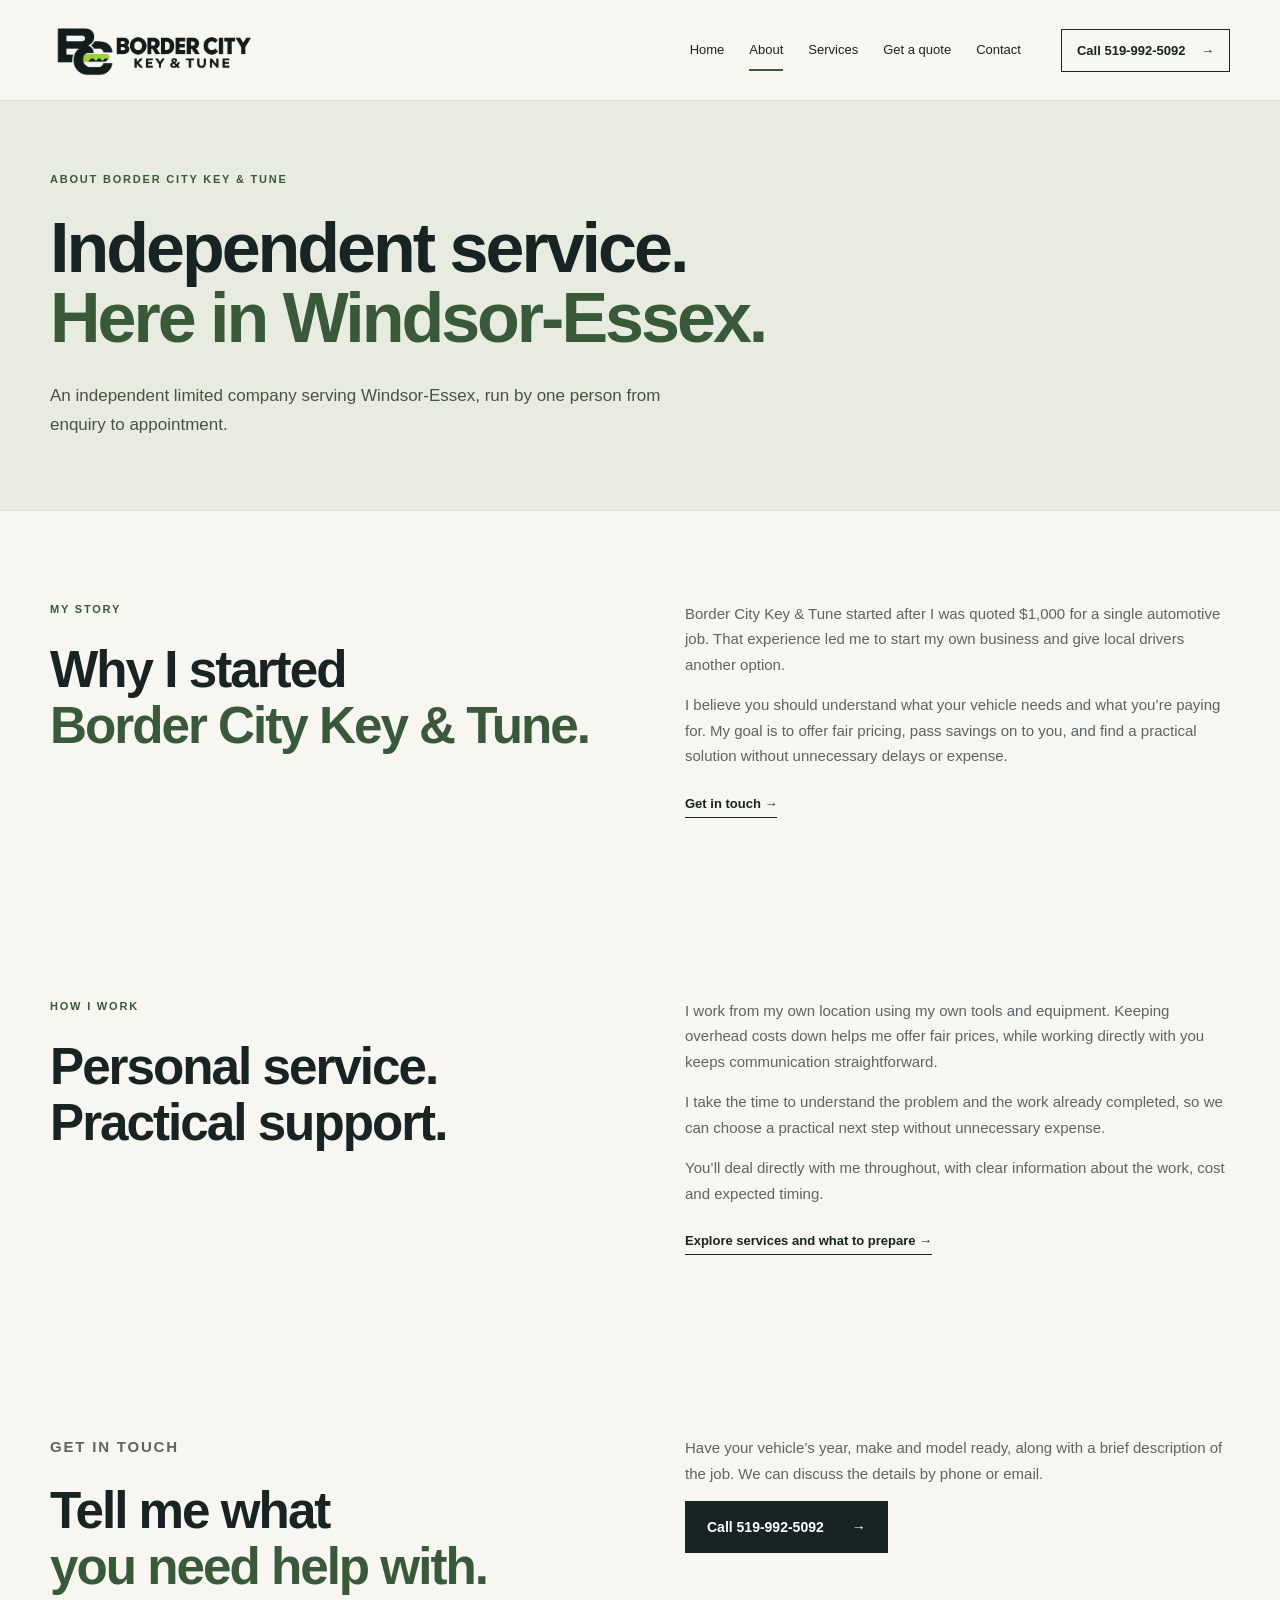
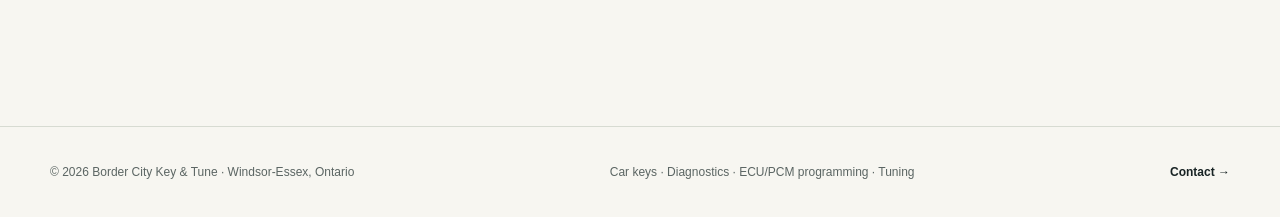
==== commit 23190ff0: "Reduce repeated copy and focus each page on distinct information" ====
--- a/about.html
+++ b/about.html
@@ -13,11 +13,11 @@
     <a class="skip-link" href="#top">Skip to content</a>
     <header class="site-header"><div class="container header-inner"><a class="brand" href="index.html" aria-label="Border City Key &amp; Tune home"><img class="brand-logo" src="assets/brand/logo-clean-v2.png" width="207" height="69" style="width:207px;max-width:100%;height:auto" alt=""></a><nav class="site-nav" aria-label="Main navigation"><a href="index.html">Home</a><a href="about.html" aria-current="page">About</a><a href="services.html">Services</a><a href="quote.html">Get a quote</a><a href="contact.html">Contact</a></nav><a class="header-call" href="tel:+15199925092">Call 519-992-5092 <span aria-hidden="true">→</span></a></div></header>
     <main id="top">
-      <section class="inner-hero"><div class="container"><p class="eyebrow"><span class="eyebrow-line"></span> ABOUT BORDER CITY KEY & TUNE</p><h1>Independent service.<br /><em>Here in Windsor-Essex.</em></h1><p>Border City Key &amp; Tune is an independent limited company serving Windsor-Essex. I run the business myself, providing vehicle keys and key cutting, dealership-level diagnostics, ECU and PCM programming, and tuning.</p></div></section>
-      <section class="section about-section"><div class="container about-grid"><div><p class="eyebrow dark"><span class="eyebrow-line"></span> MY STORY</p><h2>Why I started<br /><em>Border City Key &amp; Tune.</em></h2></div><div class="about-copy"><p>Border City Key &amp; Tune started after I was quoted $1,000 for a single automotive job. That experience led me to start my own business and give local drivers another option.</p><p>I believe you should understand what your vehicle needs and what you’re paying for. My goal is to offer fair pricing, pass savings on to you, and find a practical solution without unnecessary delays or expense.</p><p>Tell me what you drive and what you need help with. I’ll explain the available options and discuss the work and price before you book.</p><a class="text-cta" href="contact.html">Get in touch <span aria-hidden="true">→</span></a></div></div></section>
-      <section class="statement-section"><div class="container statement-inner"><span class="statement-mark">“</span><blockquote>I started Border City Key &amp; Tune to give local drivers another option for the automotive work they need.</blockquote><span class="statement-credit">BORDER CITY KEY & TUNE · WINDSOR-ESSEX, ONTARIO</span></div></section>
+      <section class="inner-hero"><div class="container"><p class="eyebrow"><span class="eyebrow-line"></span> ABOUT BORDER CITY KEY & TUNE</p><h1>Independent service.<br /><em>Here in Windsor-Essex.</em></h1><p>An independent limited company serving Windsor-Essex, run by one person from enquiry to appointment.</p></div></section>
+      <section class="section about-section"><div class="container about-grid"><div><p class="eyebrow dark"><span class="eyebrow-line"></span> MY STORY</p><h2>Why I started<br /><em>Border City Key &amp; Tune.</em></h2></div><div class="about-copy"><p>Border City Key &amp; Tune started after I was quoted $1,000 for a single automotive job. That experience led me to start my own business and give local drivers another option.</p><p>I believe you should understand what your vehicle needs and what you’re paying for. My goal is to offer fair pricing, pass savings on to you, and find a practical solution without unnecessary delays or expense.</p><a class="text-cta" href="contact.html">Get in touch <span aria-hidden="true">→</span></a></div></div></section>
       
-<section class="section"><div class="container about-grid"><div><p class="eyebrow dark">WHAT I DO</p><h2>Personal service.<br>Practical support.</h2></div><div class="about-copy"><p>I work from my own location using my own tools and equipment. Keeping overhead costs down helps me offer fair prices, while working directly with you keeps communication straightforward.</p><p>From cutting and programming a spare key to investigating a fault or programming a replacement module, I’ll review what your vehicle needs and any work already completed. I can help source and order suitable parts or check whether parts you already have are compatible.</p><p>For suitable jobs, I can bring my tools and equipment to your location. We’ll confirm the service, location and access requirements in advance. You’ll deal directly with me throughout, with clear information about the work, parts, cost and expected timing.</p><a class="text-cta" href="services.html">Explore services and what to prepare →</a></div></div></section><section class="section next-step"><div class="container next-step-inner"><div><p class="eyebrow dark"><span class="eyebrow-line"></span> GET IN TOUCH</p><h2>Tell me what<br /><em>you need help with.</em></h2></div><div><p>Have your vehicle’s year, make and model ready, along with a brief description of the job. We can discuss the details by phone or email.</p><a class="button button-primary" href="tel:+15199925092">Call 519-992-5092 <span aria-hidden="true">→</span></a></div></div></section>
+      
+<section class="section"><div class="container about-grid"><div><p class="eyebrow dark">HOW I WORK</p><h2>Personal service.<br>Practical support.</h2></div><div class="about-copy"><p>I work from my own location using my own tools and equipment. Keeping overhead costs down helps me offer fair prices, while working directly with you keeps communication straightforward.</p><p>I take the time to understand the problem and the work already completed, so we can choose a practical next step without unnecessary expense.</p><p>You’ll deal directly with me throughout, with clear information about the work, cost and expected timing.</p><a class="text-cta" href="services.html">Explore services and what to prepare →</a></div></div></section><section class="section next-step"><div class="container next-step-inner"><div><p class="eyebrow dark"><span class="eyebrow-line"></span> GET IN TOUCH</p><h2>Tell me what<br /><em>you need help with.</em></h2></div><div><p>Have your vehicle’s year, make and model ready, along with a brief description of the job. We can discuss the details by phone or email.</p><a class="button button-primary" href="tel:+15199925092">Call 519-992-5092 <span aria-hidden="true">→</span></a></div></div></section>
     </main>
     <footer class="site-footer"><div class="container footer-inner"><span>© <span id="year">2026</span> Border City Key &amp; Tune · Windsor-Essex, Ontario</span><span>Car keys · Diagnostics · ECU/PCM programming · Tuning</span><a href="contact.html">Contact →</a></div></footer>
     <script src="script.js?v=copy-20261115-2" defer></script>
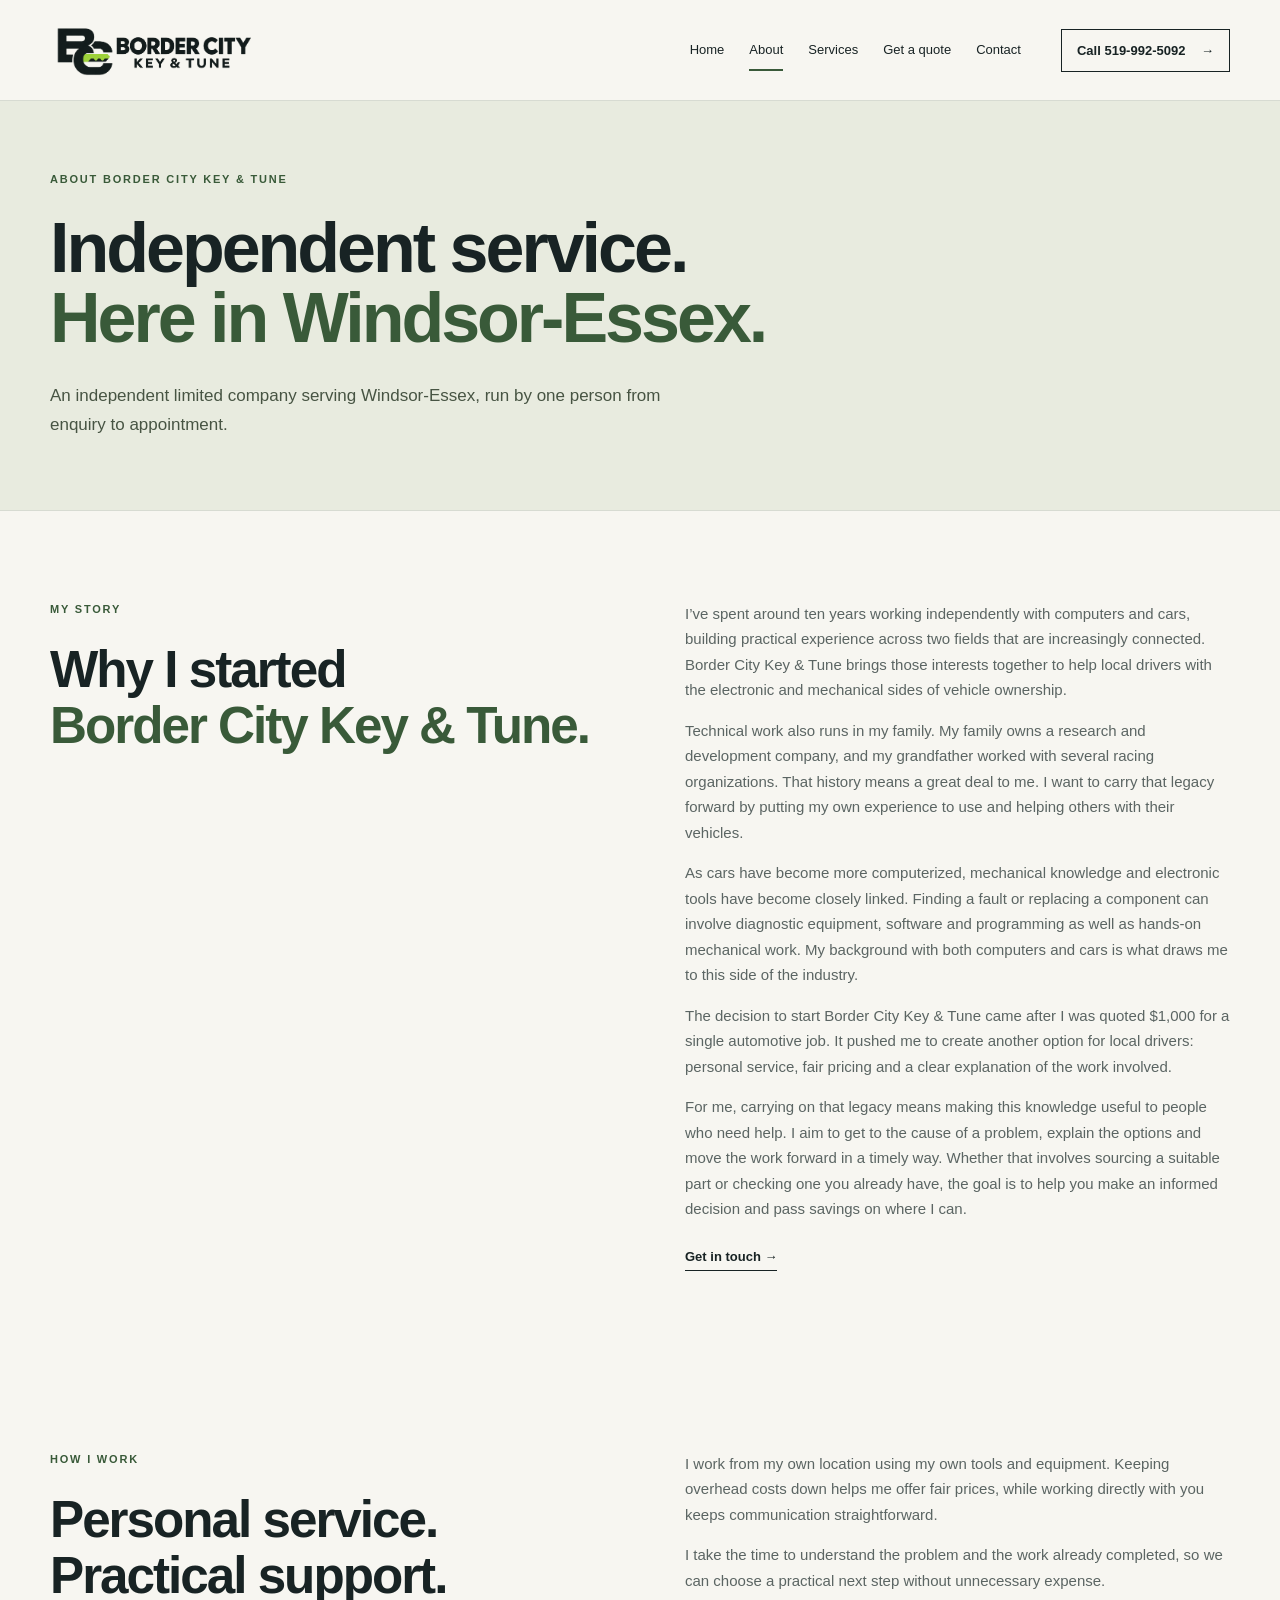
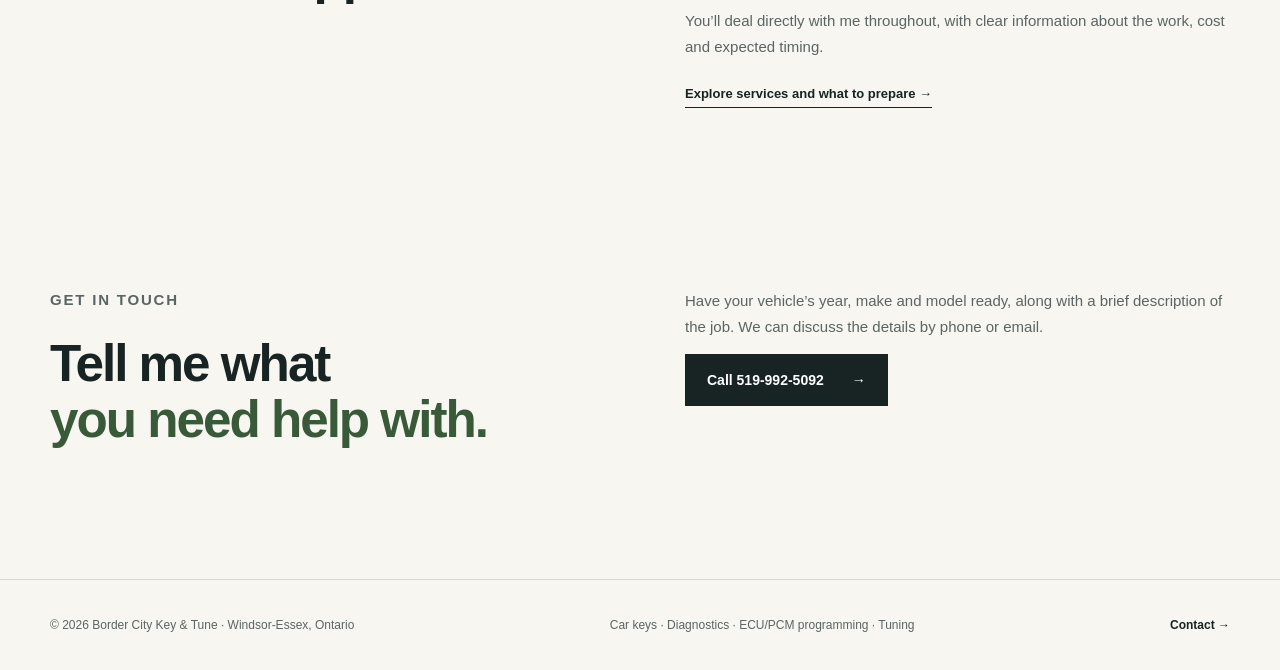
==== commit 0aef13cb: "Expand owner story with computer and automotive experience and family legacy" ====
--- a/about.html
+++ b/about.html
@@ -14,7 +14,11 @@
     <header class="site-header"><div class="container header-inner"><a class="brand" href="index.html" aria-label="Border City Key &amp; Tune home"><img class="brand-logo" src="assets/brand/logo-clean-v2.png" width="207" height="69" style="width:207px;max-width:100%;height:auto" alt=""></a><nav class="site-nav" aria-label="Main navigation"><a href="index.html">Home</a><a href="about.html" aria-current="page">About</a><a href="services.html">Services</a><a href="quote.html">Get a quote</a><a href="contact.html">Contact</a></nav><a class="header-call" href="tel:+15199925092">Call 519-992-5092 <span aria-hidden="true">→</span></a></div></header>
     <main id="top">
       <section class="inner-hero"><div class="container"><p class="eyebrow"><span class="eyebrow-line"></span> ABOUT BORDER CITY KEY & TUNE</p><h1>Independent service.<br /><em>Here in Windsor-Essex.</em></h1><p>An independent limited company serving Windsor-Essex, run by one person from enquiry to appointment.</p></div></section>
-      <section class="section about-section"><div class="container about-grid"><div><p class="eyebrow dark"><span class="eyebrow-line"></span> MY STORY</p><h2>Why I started<br /><em>Border City Key &amp; Tune.</em></h2></div><div class="about-copy"><p>Border City Key &amp; Tune started after I was quoted $1,000 for a single automotive job. That experience led me to start my own business and give local drivers another option.</p><p>I believe you should understand what your vehicle needs and what you’re paying for. My goal is to offer fair pricing, pass savings on to you, and find a practical solution without unnecessary delays or expense.</p><a class="text-cta" href="contact.html">Get in touch <span aria-hidden="true">→</span></a></div></div></section>
+      <section class="section about-section"><div class="container about-grid"><div><p class="eyebrow dark"><span class="eyebrow-line"></span> MY STORY</p><h2>Why I started<br /><em>Border City Key &amp; Tune.</em></h2></div><div class="about-copy"><p>I’ve spent around ten years working independently with computers and cars, building practical experience across two fields that are increasingly connected. Border City Key &amp; Tune brings those interests together to help local drivers with the electronic and mechanical sides of vehicle ownership.</p>
+<p>Technical work also runs in my family. My family owns a research and development company, and my grandfather worked with several racing organizations. That history means a great deal to me. I want to carry that legacy forward by putting my own experience to use and helping others with their vehicles.</p>
+<p>As cars have become more computerized, mechanical knowledge and electronic tools have become closely linked. Finding a fault or replacing a component can involve diagnostic equipment, software and programming as well as hands-on mechanical work. My background with both computers and cars is what draws me to this side of the industry.</p>
+<p>The decision to start Border City Key &amp; Tune came after I was quoted $1,000 for a single automotive job. It pushed me to create another option for local drivers: personal service, fair pricing and a clear explanation of the work involved.</p>
+<p>For me, carrying on that legacy means making this knowledge useful to people who need help. I aim to get to the cause of a problem, explain the options and move the work forward in a timely way. Whether that involves sourcing a suitable part or checking one you already have, the goal is to help you make an informed decision and pass savings on where I can.</p><a class="text-cta" href="contact.html">Get in touch <span aria-hidden="true">→</span></a></div></div></section>
       
       
 <section class="section"><div class="container about-grid"><div><p class="eyebrow dark">HOW I WORK</p><h2>Personal service.<br>Practical support.</h2></div><div class="about-copy"><p>I work from my own location using my own tools and equipment. Keeping overhead costs down helps me offer fair prices, while working directly with you keeps communication straightforward.</p><p>I take the time to understand the problem and the work already completed, so we can choose a practical next step without unnecessary expense.</p><p>You’ll deal directly with me throughout, with clear information about the work, cost and expected timing.</p><a class="text-cta" href="services.html">Explore services and what to prepare →</a></div></div></section><section class="section next-step"><div class="container next-step-inner"><div><p class="eyebrow dark"><span class="eyebrow-line"></span> GET IN TOUCH</p><h2>Tell me what<br /><em>you need help with.</em></h2></div><div><p>Have your vehicle’s year, make and model ready, along with a brief description of the job. We can discuss the details by phone or email.</p><a class="button button-primary" href="tel:+15199925092">Call 519-992-5092 <span aria-hidden="true">→</span></a></div></div></section>
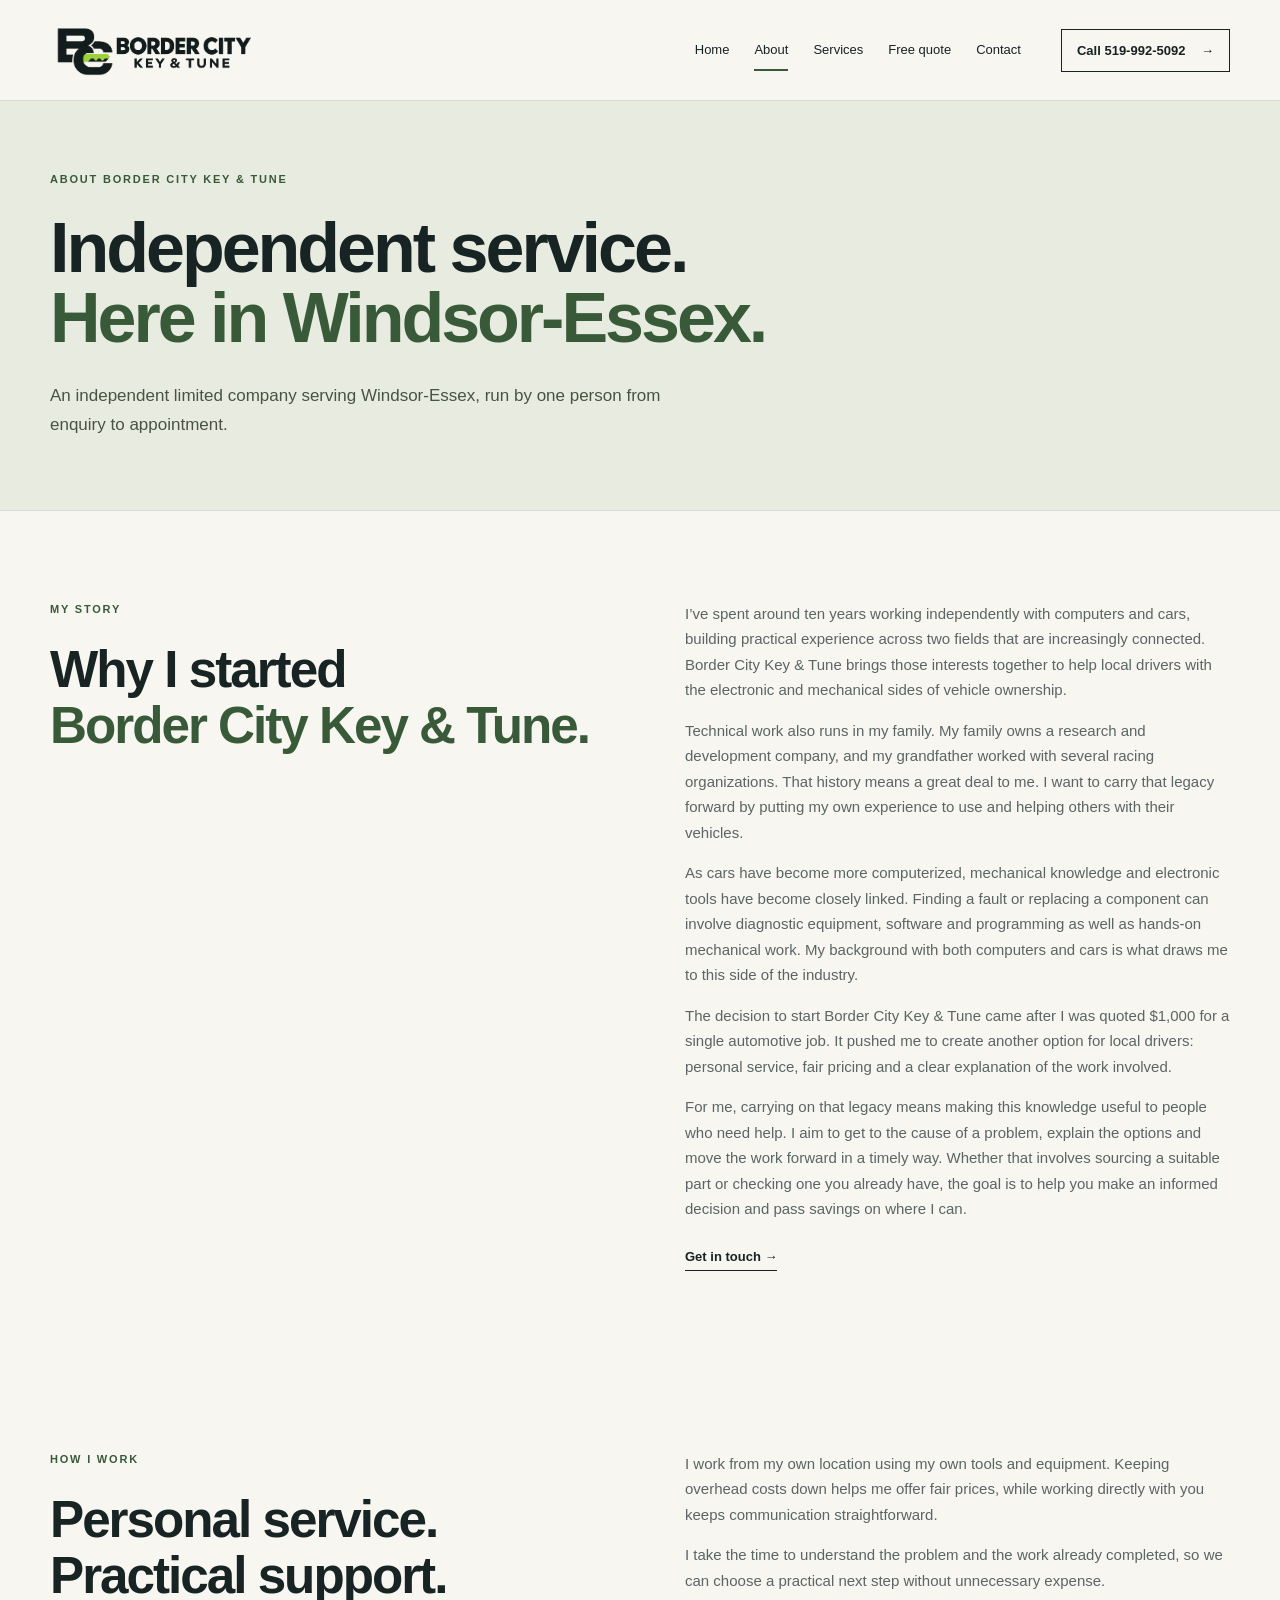
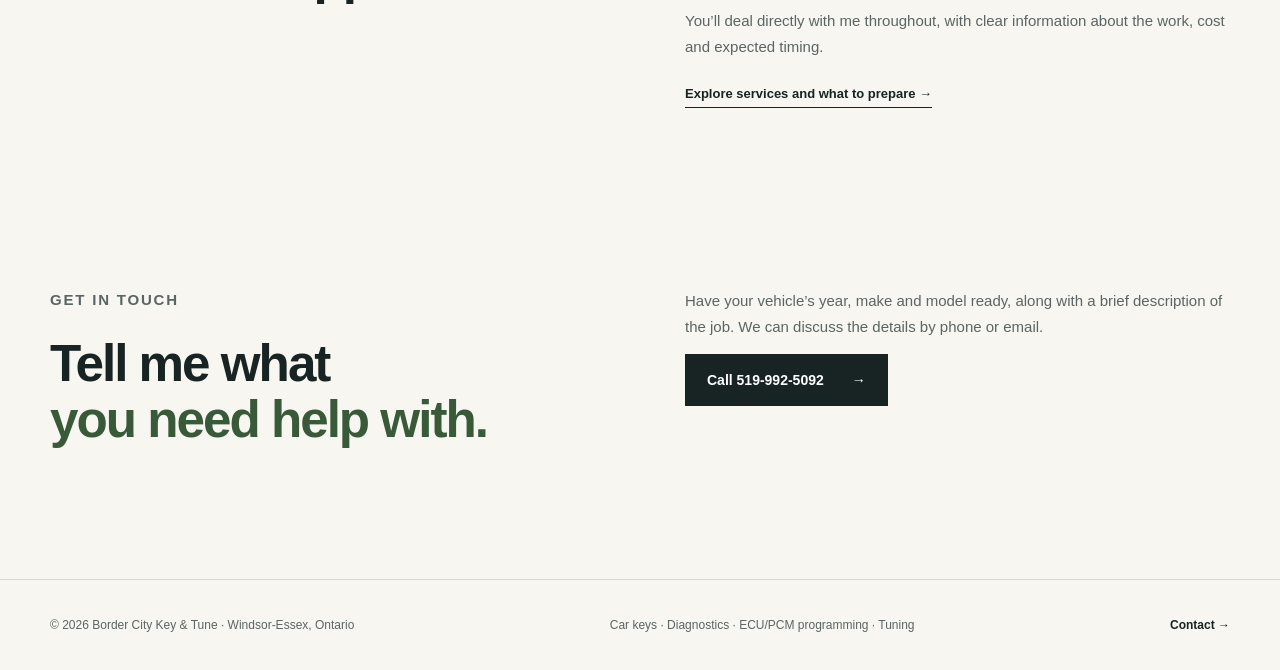
==== commit e15174e3: "Make free no-obligation quotes clear throughout the enquiry flow" ====
--- a/about.html
+++ b/about.html
@@ -11,7 +11,7 @@
   </head>
   <body>
     <a class="skip-link" href="#top">Skip to content</a>
-    <header class="site-header"><div class="container header-inner"><a class="brand" href="index.html" aria-label="Border City Key &amp; Tune home"><img class="brand-logo" src="assets/brand/logo-clean-v2.png" width="207" height="69" style="width:207px;max-width:100%;height:auto" alt=""></a><nav class="site-nav" aria-label="Main navigation"><a href="index.html">Home</a><a href="about.html" aria-current="page">About</a><a href="services.html">Services</a><a href="quote.html">Get a quote</a><a href="contact.html">Contact</a></nav><a class="header-call" href="tel:+15199925092">Call 519-992-5092 <span aria-hidden="true">→</span></a></div></header>
+    <header class="site-header"><div class="container header-inner"><a class="brand" href="index.html" aria-label="Border City Key &amp; Tune home"><img class="brand-logo" src="assets/brand/logo-clean-v2.png" width="207" height="69" style="width:207px;max-width:100%;height:auto" alt=""></a><nav class="site-nav" aria-label="Main navigation"><a href="index.html">Home</a><a href="about.html" aria-current="page">About</a><a href="services.html">Services</a><a href="quote.html">Free quote</a><a href="contact.html">Contact</a></nav><a class="header-call" href="tel:+15199925092">Call 519-992-5092 <span aria-hidden="true">→</span></a></div></header>
     <main id="top">
       <section class="inner-hero"><div class="container"><p class="eyebrow"><span class="eyebrow-line"></span> ABOUT BORDER CITY KEY & TUNE</p><h1>Independent service.<br /><em>Here in Windsor-Essex.</em></h1><p>An independent limited company serving Windsor-Essex, run by one person from enquiry to appointment.</p></div></section>
       <section class="section about-section"><div class="container about-grid"><div><p class="eyebrow dark"><span class="eyebrow-line"></span> MY STORY</p><h2>Why I started<br /><em>Border City Key &amp; Tune.</em></h2></div><div class="about-copy"><p>I’ve spent around ten years working independently with computers and cars, building practical experience across two fields that are increasingly connected. Border City Key &amp; Tune brings those interests together to help local drivers with the electronic and mechanical sides of vehicle ownership.</p>
@@ -24,7 +24,7 @@
 <section class="section"><div class="container about-grid"><div><p class="eyebrow dark">HOW I WORK</p><h2>Personal service.<br>Practical support.</h2></div><div class="about-copy"><p>I work from my own location using my own tools and equipment. Keeping overhead costs down helps me offer fair prices, while working directly with you keeps communication straightforward.</p><p>I take the time to understand the problem and the work already completed, so we can choose a practical next step without unnecessary expense.</p><p>You’ll deal directly with me throughout, with clear information about the work, cost and expected timing.</p><a class="text-cta" href="services.html">Explore services and what to prepare →</a></div></div></section><section class="section next-step"><div class="container next-step-inner"><div><p class="eyebrow dark"><span class="eyebrow-line"></span> GET IN TOUCH</p><h2>Tell me what<br /><em>you need help with.</em></h2></div><div><p>Have your vehicle’s year, make and model ready, along with a brief description of the job. We can discuss the details by phone or email.</p><a class="button button-primary" href="tel:+15199925092">Call 519-992-5092 <span aria-hidden="true">→</span></a></div></div></section>
     </main>
     <footer class="site-footer"><div class="container footer-inner"><span>© <span id="year">2026</span> Border City Key &amp; Tune · Windsor-Essex, Ontario</span><span>Car keys · Diagnostics · ECU/PCM programming · Tuning</span><a href="contact.html">Contact →</a></div></footer>
-    <script src="script.js?v=copy-20261115-2" defer></script>
+    <script src="script.js?v=free-quotes-20261115" defer></script>
   </body>
 </html>
 
